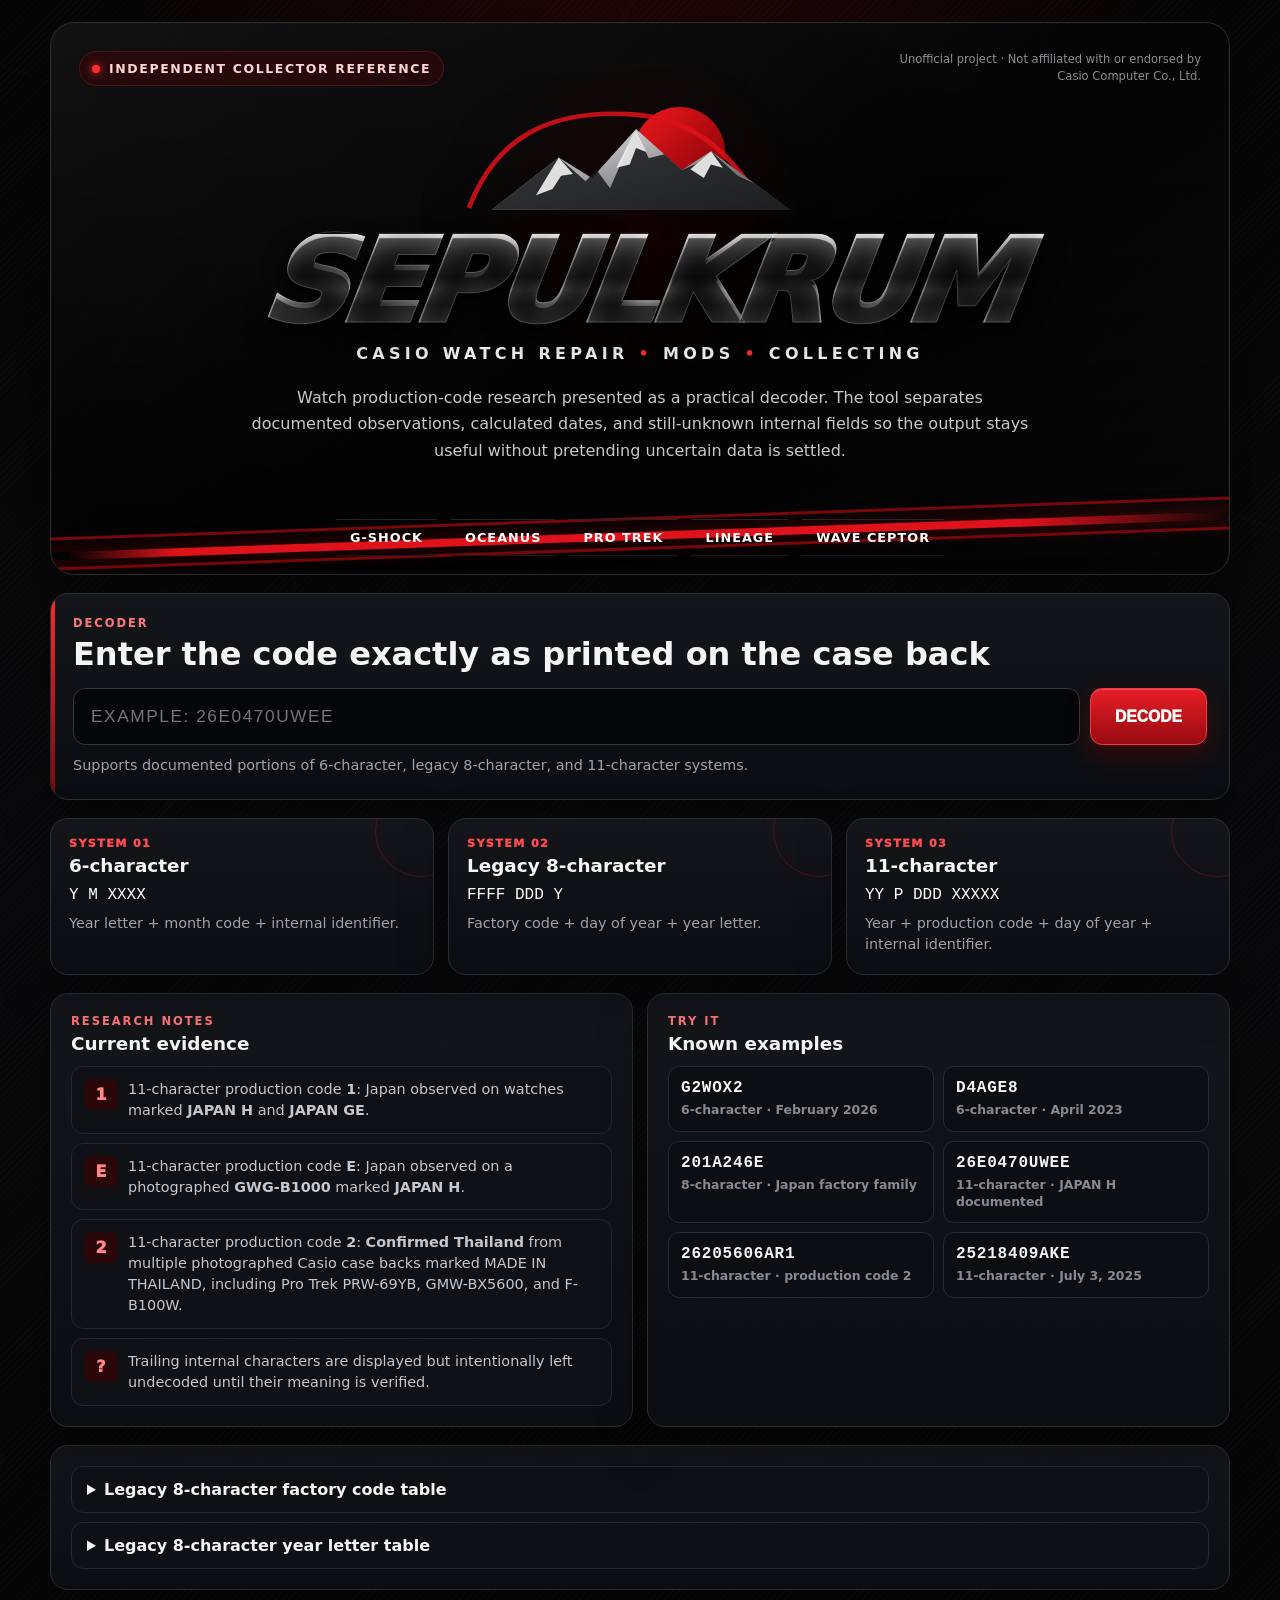
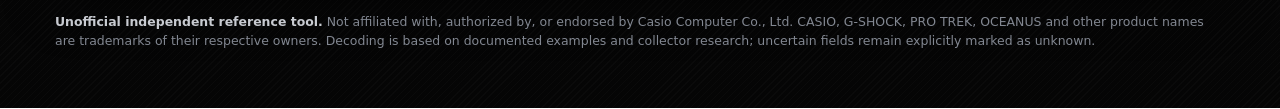
==== index.html @ 680363a7 "Add files via upload" ====
<!DOCTYPE html>
<html lang="en">
<head>
<meta charset="UTF-8">
<meta name="viewport" content="width=device-width, initial-scale=1.0">
<meta name="theme-color" content="#090909">
<title>Sepulkrum Watch Code Decoder</title>
<meta name="description" content="Independent reference tool for decoding Casio watch production and batch codes.">
<style>
:root{
  --bg:#060606;
  --bg2:#0d0d0f;
  --panel:#101114;
  --panel2:#16181d;
  --line:#2b2d33;
  --text:#f4f4f5;
  --muted:#9ca3af;
  --red:#df111a;
  --red2:#ff2a2a;
  --red-dark:#76070b;
  --silver1:#f7f7f7;
  --silver2:#9b9b9b;
  --silver3:#3a3a3a;
  --good:#56d17c;
  --amber:#f2b84b;
}
*{box-sizing:border-box}
html{scroll-behavior:smooth}
body{
  margin:0;
  color:var(--text);
  font-family:Inter,system-ui,-apple-system,BlinkMacSystemFont,"Segoe UI",Roboto,Arial,sans-serif;
  background:
    radial-gradient(circle at 50% -10%, rgba(170,0,0,.22), transparent 28%),
    repeating-linear-gradient(135deg, rgba(255,255,255,.018) 0 1px, transparent 1px 5px),
    linear-gradient(180deg,#050505 0%,#09090b 50%,#050505 100%);
  min-height:100vh;
}
body:before{
  content:"";
  position:fixed; inset:0;
  pointer-events:none;
  opacity:.32;
  background:
    linear-gradient(120deg,transparent 0 35%,rgba(255,255,255,.018) 35% 35.4%,transparent 35.4% 100%),
    linear-gradient(20deg,transparent 0 61%,rgba(255,255,255,.014) 61% 61.3%,transparent 61.3% 100%);
  mix-blend-mode:screen;
}
.wrap{width:min(1180px,calc(100% - 28px));margin:0 auto;padding:22px 0 58px}
.hero{
  position:relative;
  overflow:hidden;
  border:1px solid #2a2a2d;
  border-radius:24px;
  min-height:430px;
  background:
    linear-gradient(180deg,rgba(0,0,0,.14),rgba(0,0,0,.72)),
    radial-gradient(circle at 50% 35%,rgba(205,0,0,.18),transparent 24%),
    linear-gradient(145deg,#151515,#050505 58%,#121212);
  box-shadow:0 24px 70px rgba(0,0,0,.55), inset 0 0 0 1px rgba(255,255,255,.02);
}
.hero:after{
  content:"";
  position:absolute; inset:0;
  pointer-events:none;
  background:repeating-linear-gradient(118deg,transparent 0 22px,rgba(255,255,255,.015) 22px 23px,transparent 23px 48px);
  opacity:.5;
}
.red-sweep{
  position:absolute;
  left:-8%; right:-8%; bottom:34px; height:8px;
  transform:rotate(-2deg);
  background:linear-gradient(90deg,transparent 0 8%,var(--red) 16% 78%,transparent 94%);
  box-shadow:0 0 20px rgba(255,0,0,.35);
}
.red-sweep:before,.red-sweep:after{
  content:"";position:absolute;height:3px;background:var(--red-dark);left:0;right:0;
}
.red-sweep:before{top:-15px}.red-sweep:after{top:15px}
.hero-inner{position:relative;z-index:2;padding:28px 28px 24px}
.topline{display:flex;justify-content:space-between;gap:18px;align-items:flex-start}
.badge{
  display:inline-flex;align-items:center;gap:9px;
  padding:9px 12px;border:1px solid #4d1518;border-radius:999px;
  background:rgba(67,4,7,.45);color:#ffd4d5;font-weight:800;font-size:.78rem;
  text-transform:uppercase;letter-spacing:.13em
}
.badge-dot{width:8px;height:8px;border-radius:50%;background:var(--red2);box-shadow:0 0 10px var(--red2)}
.disclaimer-mini{color:#8c8c93;font-size:.72rem;text-align:right;max-width:320px;line-height:1.45}
.emblem{display:flex;justify-content:center;margin-top:10px}
.emblem svg{width:min(410px,82vw);height:auto;filter:drop-shadow(0 14px 24px rgba(0,0,0,.65))}
.brand-word{
  margin:0 auto;
  text-align:center;
  font-size:clamp(3.1rem,9vw,7.3rem);
  line-height:.85;
  font-weight:1000;
  font-style:italic;
  letter-spacing:-.045em;
  transform:skewX(-8deg);
  background:
    linear-gradient(180deg,#fafafa 0%,#bdbdbd 20%,#6f6f72 44%,#ededed 57%,#8f8f93 72%,#f3f3f3 100%);
  -webkit-background-clip:text;
  background-clip:text;
  color:transparent;
  -webkit-text-stroke:1px rgba(255,255,255,.18);
  text-shadow:0 5px 0 rgba(0,0,0,.6),0 12px 24px rgba(0,0,0,.85);
}
.brand-sub{
  text-align:center;
  margin-top:12px;
  color:#ececec;
  font-size:clamp(.72rem,2.2vw,1rem);
  font-weight:800;
  letter-spacing:.27em;
  text-transform:uppercase
}
.brand-sub .dot{color:var(--red2)}
.hero-copy{
  max-width:780px;
  margin:22px auto 0;
  text-align:center;
  color:#c8c9cc;
  line-height:1.65;
  font-size:1rem
}
.brand-strip{
  position:relative;z-index:3;
  display:flex;justify-content:center;flex-wrap:wrap;gap:10px 14px;
  padding:15px 18px 18px;margin-top:16px
}
.brand-chip{
  border-top:1px solid #24262c;border-bottom:1px solid #18191d;
  padding:10px 14px;color:#b9bbc0;font-weight:900;letter-spacing:.08em;
  text-transform:uppercase;font-size:.8rem
}
.brand-chip strong{color:#fff}
.panel{
  background:linear-gradient(180deg,rgba(21,22,26,.97),rgba(12,13,16,.98));
  border:1px solid var(--line);
  border-radius:18px;
  box-shadow:0 18px 48px rgba(0,0,0,.35);
}
.decoder{
  margin-top:18px;padding:22px;position:relative;overflow:hidden
}
.decoder:before{
  content:"";position:absolute;left:0;top:0;bottom:0;width:4px;
  background:linear-gradient(var(--red2),var(--red-dark))
}
.section-kicker{
  color:#ff767b;font-size:.72rem;font-weight:900;letter-spacing:.17em;
  text-transform:uppercase;margin-bottom:5px
}
h1,h2,h3{margin:0}
.decoder h2{font-size:clamp(1.35rem,4vw,2rem);margin-bottom:15px}
.input-row{display:grid;grid-template-columns:1fr auto;gap:10px}
input{
  width:100%;background:#050608;border:1px solid #34363e;color:white;
  padding:17px;border-radius:12px;font-size:1.08rem;letter-spacing:.09em;text-transform:uppercase;outline:none
}
input:focus{border-color:#9b2529;box-shadow:0 0 0 3px rgba(223,17,26,.14)}
button{
  border:1px solid #fa363d;background:linear-gradient(180deg,#e71d26,#970b11);
  color:#fff;border-radius:12px;padding:0 24px;font-weight:950;font-size:.98rem;cursor:pointer;
  box-shadow:0 8px 22px rgba(150,0,0,.34),inset 0 1px rgba(255,255,255,.2)
}
button:hover{filter:brightness(1.08)}
.hint{margin:10px 0 0;color:var(--muted);font-size:.9rem;line-height:1.5}
.result{display:none;margin-top:16px;padding:22px}
.result.show{display:block}
.result-code{font-size:clamp(1.7rem,6vw,3rem);font-weight:950;letter-spacing:.08em;margin-bottom:10px}
.status{display:inline-block;padding:6px 10px;border-radius:999px;font-size:.78rem;font-weight:900;margin-bottom:14px}
.status.confirmed{background:rgba(86,209,124,.12);color:#a4f2bc;border:1px solid rgba(86,209,124,.32)}
.status.observed{background:rgba(242,184,75,.12);color:#ffd47d;border:1px solid rgba(242,184,75,.32)}
.status.unknown{background:rgba(130,137,150,.15);color:#d8dce4;border:1px solid rgba(130,137,150,.32)}
.data-grid{display:grid;grid-template-columns:repeat(2,minmax(0,1fr));gap:10px}
.item{
  background:linear-gradient(180deg,#15171c,#101116);
  border:1px solid #262930;border-radius:13px;padding:14px
}
.item b{display:block;color:#8f949f;font-size:.75rem;text-transform:uppercase;letter-spacing:.08em;margin-bottom:5px}
.note{margin-top:12px;color:#c1c4ca;line-height:1.55}
.systems{display:grid;grid-template-columns:repeat(3,minmax(0,1fr));gap:14px;margin-top:18px}
.system-card{
  padding:18px;position:relative;overflow:hidden
}
.system-card:after{
  content:"";position:absolute;right:-34px;top:-34px;width:90px;height:90px;border-radius:50%;
  border:1px solid rgba(223,17,26,.28)
}
.system-no{
  color:#ff4b52;font-weight:1000;font-size:.7rem;letter-spacing:.12em;text-transform:uppercase
}
.system-card h3{margin-top:5px;font-size:1.15rem}
.system-format{margin-top:10px;font-family:ui-monospace,SFMono-Regular,Menlo,Consolas,monospace;color:#fff}
.system-card p{color:var(--muted);line-height:1.5;margin:9px 0 0;font-size:.9rem}
.bottom-grid{display:grid;grid-template-columns:1fr 1fr;gap:14px;margin-top:18px}
.content-panel{padding:20px}
.content-panel h2{font-size:1.15rem;margin-bottom:12px}
.evidence-grid{display:grid;gap:9px}
.evidence{
  display:grid;grid-template-columns:auto 1fr;gap:10px;align-items:start;
  padding:12px;border:1px solid #24272d;border-radius:12px;background:#0f1115
}
.evidence-tag{
  min-width:34px;text-align:center;padding:6px;border-radius:8px;
  background:#2a0709;color:#ff8589;font-weight:1000
}
.evidence p{margin:0;color:#c4c7cd;line-height:1.45;font-size:.9rem}
.examples{display:grid;grid-template-columns:repeat(2,minmax(0,1fr));gap:9px}
.example{
  border:1px solid #272a31;background:#0c0e12;border-radius:11px;padding:12px;cursor:pointer;
  font-family:ui-monospace,SFMono-Regular,Menlo,Consolas,monospace;font-weight:900;letter-spacing:.05em
}
.example:hover{border-color:#6e171a}
.example span{display:block;margin-top:5px;color:#858a94;font:600 .78rem/1.35 Inter,system-ui,sans-serif;letter-spacing:0}
.tables{margin-top:18px;padding:20px}
details{border:1px solid #262930;background:#0e1014;border-radius:12px;padding:13px 15px}
details+details{margin-top:9px}
summary{cursor:pointer;font-weight:850}
table{width:100%;border-collapse:collapse;margin-top:10px;font-size:.9rem}
th,td{padding:9px;border-bottom:1px solid #23262d;text-align:left}
th{color:#8f949e;text-transform:uppercase;font-size:.72rem;letter-spacing:.06em}
code{background:#090b0e;border:1px solid #292c33;color:#fff;padding:2px 6px;border-radius:6px}
footer{padding:22px 5px 0;color:#828791;font-size:.78rem;line-height:1.55}
footer strong{color:#c8cbd1}
@media(max-width:880px){
  .systems,.bottom-grid,.data-grid{grid-template-columns:1fr}
  .topline{flex-direction:column}
  .disclaimer-mini{text-align:left}
}
@media(max-width:620px){
  .wrap{width:min(1180px,calc(100% - 16px));padding-top:10px}
  .hero-inner{padding:18px 14px 16px}
  .hero{border-radius:18px;min-height:0}
  .brand-word{font-size:clamp(2.75rem,15vw,5rem)}
  .brand-sub{letter-spacing:.14em}
  .input-row{grid-template-columns:1fr}
  button{padding:14px 18px}
  .decoder,.result,.content-panel,.tables{padding:16px}
  .brand-strip{gap:2px 6px;padding-bottom:10px}
  .brand-chip{font-size:.68rem;padding:8px 10px}
  .examples{grid-template-columns:1fr}
}
</style>
</head>
<body>
<main class="wrap">

<section class="hero">
  <div class="hero-inner">
    <div class="topline">
      <div class="badge"><span class="badge-dot"></span> Independent collector reference</div>
      <div class="disclaimer-mini">Unofficial project · Not affiliated with or endorsed by Casio Computer Co., Ltd.</div>
    </div>

    <div class="emblem" aria-hidden="true">
      <svg viewBox="0 0 520 175" role="img">
        <defs>
          <linearGradient id="mount" x1="0" y1="0" x2="1" y2="1">
            <stop offset="0" stop-color="#f5f5f5"/>
            <stop offset=".48" stop-color="#9c9c9f"/>
            <stop offset="1" stop-color="#404044"/>
          </linearGradient>
          <linearGradient id="sun" x1="0" y1="0" x2="1" y2="1">
            <stop offset="0" stop-color="#ff1a1f"/>
            <stop offset="1" stop-color="#7d0004"/>
          </linearGradient>
        </defs>
        <circle cx="310" cy="72" r="58" fill="url(#sun)" opacity=".95"/>
        <path d="M43 142 C78 50 148 18 244 23 C323 26 374 67 417 142" fill="none" stroke="#df111a" stroke-width="6" opacity=".85"/>
        <path d="M72 144 L157 78 L199 104 L255 42 L313 94 L350 70 L450 144 Z" fill="url(#mount)"/>
        <path d="M157 78 L191 108 L205 94 L222 117 L255 42 L271 79 L291 74 L313 94 L332 86 L350 70 L384 101 L405 111 L450 144 L72 144 Z" fill="#18191c" opacity=".85"/>
        <path d="M128 126 L157 78 L175 99 L160 101 L149 118 Z M230 91 L255 42 L268 71 L255 66 L247 87 Z M324 93 L350 70 L365 91 L350 87 L341 104 Z" fill="#f2f2f2" opacity=".9"/>
      </svg>
    </div>

    <div class="brand-word">SEPULKRUM</div>
    <div class="brand-sub">CASIO WATCH REPAIR <span class="dot">•</span> MODS <span class="dot">•</span> COLLECTING</div>
    <p class="hero-copy">
      Watch production-code research presented as a practical decoder. The tool separates documented observations,
      calculated dates, and still-unknown internal fields so the output stays useful without pretending uncertain data is settled.
    </p>
  </div>

  <div class="brand-strip">
    <div class="brand-chip"><strong>G-SHOCK</strong></div>
    <div class="brand-chip"><strong>OCEANUS</strong></div>
    <div class="brand-chip"><strong>PRO TREK</strong></div>
    <div class="brand-chip"><strong>LINEAGE</strong></div>
    <div class="brand-chip"><strong>WAVE CEPTOR</strong></div>
  </div>
  <div class="red-sweep"></div>
</section>

<section class="panel decoder">
  <div class="section-kicker">Decoder</div>
  <h2>Enter the code exactly as printed on the case back</h2>
  <div class="input-row">
    <input id="codeInput" autocomplete="off" placeholder="Example: 26E0470UWEE" maxlength="24">
    <button id="decodeBtn">DECODE</button>
  </div>
  <p class="hint">Supports documented portions of 6-character, legacy 8-character, and 11-character systems.</p>
</section>

<section id="result" class="panel result" aria-live="polite">
  <div id="resultCode" class="result-code"></div>
  <div id="resultStatus"></div>
  <div id="resultGrid" class="data-grid"></div>
  <div id="resultNote" class="note"></div>
</section>

<section class="systems">
  <article class="panel system-card">
    <div class="system-no">System 01</div>
    <h3>6-character</h3>
    <div class="system-format">Y M XXXX</div>
    <p>Year letter + month code + internal identifier.</p>
  </article>
  <article class="panel system-card">
    <div class="system-no">System 02</div>
    <h3>Legacy 8-character</h3>
    <div class="system-format">FFFF DDD Y</div>
    <p>Factory code + day of year + year letter.</p>
  </article>
  <article class="panel system-card">
    <div class="system-no">System 03</div>
    <h3>11-character</h3>
    <div class="system-format">YY P DDD XXXXX</div>
    <p>Year + production code + day of year + internal identifier.</p>
  </article>
</section>

<section class="bottom-grid">
  <section class="panel content-panel">
    <div class="section-kicker">Research notes</div>
    <h2>Current evidence</h2>
    <div class="evidence-grid">
      <div class="evidence"><div class="evidence-tag">1</div><p>11-character production code <strong>1</strong>: Japan observed on watches marked <strong>JAPAN H</strong> and <strong>JAPAN GE</strong>.</p></div>
      <div class="evidence"><div class="evidence-tag">E</div><p>11-character production code <strong>E</strong>: Japan observed on a photographed <strong>GWG-B1000</strong> marked <strong>JAPAN H</strong>.</p></div>
      <div class="evidence"><div class="evidence-tag">2</div><p>11-character production code <strong>2</strong>: <strong>Confirmed Thailand</strong> from multiple photographed Casio case backs marked MADE IN THAILAND, including Pro Trek PRW-69YB, GMW-BX5600, and F-B100W.</p></div>
      <div class="evidence"><div class="evidence-tag">?</div><p>Trailing internal characters are displayed but intentionally left undecoded until their meaning is verified.</p></div>
    </div>
  </section>

  <section class="panel content-panel">
    <div class="section-kicker">Try it</div>
    <h2>Known examples</h2>
    <div class="examples">
      <div class="example" data-code="G2WOX2">G2WOX2<span>6-character · February 2026</span></div>
      <div class="example" data-code="D4AGE8">D4AGE8<span>6-character · April 2023</span></div>
      <div class="example" data-code="201A246E">201A246E<span>8-character · Japan factory family</span></div>
      <div class="example" data-code="26E0470UWEE">26E0470UWEE<span>11-character · JAPAN H documented</span></div>
      <div class="example" data-code="26205606AR1">26205606AR1<span>11-character · production code 2</span></div>
      <div class="example" data-code="25218409AKE">25218409AKE<span>11-character · July 3, 2025</span></div>
    </div>
  </section>
</section>

<section class="panel tables">
  <details>
    <summary>Legacy 8-character factory code table</summary>
    <table>
      <thead><tr><th>Factory code</th><th>Observed country</th></tr></thead>
      <tbody id="factoryTableBody"></tbody>
    </table>
  </details>
  <details>
    <summary>Legacy 8-character year letter table</summary>
    <table>
      <thead><tr><th>Year letter</th><th>Possible years</th></tr></thead>
      <tbody id="yearTableBody"></tbody>
    </table>
  </details>
</section>

<footer>
  <strong>Unofficial independent reference tool.</strong>
  Not affiliated with, authorized by, or endorsed by Casio Computer Co., Ltd.
  CASIO, G-SHOCK, PRO TREK, OCEANUS and other product names are trademarks of their respective owners.
  Decoding is based on documented examples and collector research; uncertain fields remain explicitly marked as unknown.
</footer>

</main>

<script>
const year6={
  A:2020,B:2021,C:2022,D:2023,E:2024,F:2025,G:2026
};

const month6={
  "1":"January","2":"February","3":"March","4":"April","5":"May","6":"June",
  "7":"July","8":"August","9":"September","0":"October","A":"November","B":"December"
};

const production11={
  "1":{text:"Japan",confidence:"Observed",detail:"Observed with JAPAN H and JAPAN GE case-back markings."},
  "E":{text:"Japan",confidence:"Observed",detail:"Observed on a photographed GWG-B1000 marked JAPAN H."},
  "2":{text:"Thailand",confidence:"Confirmed",detail:"Confirmed by multiple photographed Casio case backs marked MADE IN THAILAND, including Pro Trek PRW-69YB, GMW-BX5600, and F-B100W."}
};

const legacyFactories={
  "001A":"Japan","001B":"Japan","001C":"Japan","001D":"Japan",
  "002A":"Thailand",
  "003A":"China","004A":"China","006A":"China",
  "201A":"Japan","201B":"Japan","201C":"Japan","201D":"Japan","201E":"Japan",
  "202A":"Thailand","204A":"China",
  "211B":"Japan","212A":"Thailand",
  "221B":"Japan","221C":"Japan","221D":"Japan","222A":"Thailand",
  "302A":"Thailand","304Y":"China",
  "G11A":"Japan","G21D":"Japan"
};

const legacyYears={
  "A":[2001,2011,2021],
  "B":[2002,2012,2022],
  "C":[2003,2013,2023],
  "D":[2004,2014,2024],
  "E":[2005,2015,2025],
  "F":[2006,2016],
  "G":[2007,2017],
  "H":[2008,2018],
  "I":[2009,2019],
  "J":[2010,2020]
};

function field(label,value){return `<div class="item"><b>${label}</b>${value}</div>`}

function dayOfYearToDate(year,day){
  const max=((year%4===0&&year%100!==0)||year%400===0)?366:365;
  if(day<1||day>max)return null;
  const d=new Date(Date.UTC(year,0,day));
  return d.toLocaleDateString("en-US",{timeZone:"UTC",year:"numeric",month:"long",day:"numeric"});
}

function showResult(code,items,statusClass,statusText,note){
  document.getElementById("resultCode").textContent=code;
  document.getElementById("resultGrid").innerHTML=items.join("");
  document.getElementById("resultStatus").innerHTML=`<span class="status ${statusClass}">${statusText}</span>`;
  document.getElementById("resultNote").textContent=note||"";
  document.getElementById("result").classList.add("show");
  document.getElementById("result").scrollIntoView({behavior:"smooth",block:"start"});
}

function decode6(code){
  const y=code[0],m=code[1],internal=code.slice(2),year=year6[y],month=month6[m];
  if(!year||!month){
    showResult(code,[
      field("Format","6-character production code"),
      field("Year code",`${y} — not verified in current dataset`),
      field("Month code",`${m} — not verified in current dataset`),
      field("Internal code",internal)
    ],"unknown","Partially decoded","The code shape is recognized, but one or more values are not yet verified.");
    return;
  }
  showResult(code,[
    field("Format","6-character production code"),
    field("Year",`${y} = ${year}`),
    field("Month",`${m} = ${month}`),
    field("Production date",`${month} ${year}`),
    field("Internal code",`${internal} — meaning not yet decoded`)
  ],"confirmed","Verified format fields","The final four characters are intentionally left unexplained until verified.");
}

function decode8(code){
  const factory=code.slice(0,4);
  const dayStr=code.slice(4,7);
  const yearLetter=code[7];
  const day=parseInt(dayStr,10);
  const country=legacyFactories[factory];
  const years=legacyYears[yearLetter]||[];

  const possibleDates=years.map(y=>{
    const date=dayOfYearToDate(y,day);
    return date||`${y} — invalid day ${dayStr}`;
  }).join("<br>");

  showResult(code,[
    field("Format","Legacy 8-character code"),
    field("Factory code",`${factory}${country?` = ${country}`:" = unknown"}`),
    field("Day of year",dayStr),
    field("Year letter",`${yearLetter}${years.length?` = ${years.join(" / ")}`:" = unknown"}`),
    field("Possible production dates",possibleDates||"Year mapping not yet available")
  ],country?"observed":"unknown",
    country?"Legacy format recognized":"Legacy factory code unknown",
    "The final year letter does not identify the decade by itself. Use the model and production era to choose the correct year."
  );
}

function decode11(code){
  const yy=parseInt(code.slice(0,2),10);
  const year=2000+yy;
  const p=code[2];
  const dayStr=code.slice(3,6);
  const day=parseInt(dayStr,10);
  const internal=code.slice(6);
  const date=dayOfYearToDate(year,day);
  const prod=production11[p];

  const items=[
    field("Format","11-character production code"),
    field("Year",`${code.slice(0,2)} = ${year}`),
    field("Production code",`${p} = ${prod?prod.text:"Unknown"}`),
    field("Day of year",`${dayStr}${date?` = ${date}`:" — invalid day number"}`),
    field("Internal code",`${internal} — meaning not yet decoded`)
  ];
  if(prod)items.push(field("Evidence",prod.detail));

  showResult(code,items,prod?(prod.confidence==="Confirmed"?"confirmed":"observed"):"unknown",
    prod?prod.confidence:"Production code unknown",
    prod
      ?"The production-code interpretation is based on documented examples, not an official Casio decoding guide."
      :"The date portion can be decoded, but this production-code character is not yet identified in the current evidence database."
  );
}

function decode(){
  const input=document.getElementById("codeInput");
  const code=input.value.trim().toUpperCase().replace(/\s+/g,"");
  input.value=code;

  if(!code){
    showResult("No code entered",[],"unknown","Enter a code","Type the complete case-back code exactly as printed.");
    return;
  }

  if(/^[A-Z][0-9AB][A-Z0-9]{4}$/.test(code)){decode6(code);return}
  if(/^[A-Z0-9]{4}\d{3}[A-J]$/.test(code)){decode8(code);return}
  if(/^\d{2}[A-Z0-9]\d{3}[A-Z0-9]{5}$/.test(code)){decode11(code);return}

  showResult(code,[field("Status","Unrecognized code format")],"unknown","Not recognized",
    "Check the code exactly as printed on the case back. Do not add spaces or punctuation.");
}

document.getElementById("decodeBtn").addEventListener("click",decode);
document.getElementById("codeInput").addEventListener("keydown",e=>{if(e.key==="Enter")decode()});
document.querySelectorAll(".example").forEach(el=>{
  el.addEventListener("click",()=>{
    document.getElementById("codeInput").value=el.dataset.code;
    decode();
  });
});

const factoryBody=document.getElementById("factoryTableBody");
Object.entries(legacyFactories).forEach(([code,country])=>{
  const tr=document.createElement("tr");
  tr.innerHTML=`<td><code>${code}</code></td><td>${country}</td>`;
  factoryBody.appendChild(tr);
});

const yearBody=document.getElementById("yearTableBody");
Object.entries(legacyYears).forEach(([letter,years])=>{
  const tr=document.createElement("tr");
  tr.innerHTML=`<td><code>${letter}</code></td><td>${years.join(" / ")}</td>`;
  yearBody.appendChild(tr);
});
</script>
</body>
</html>
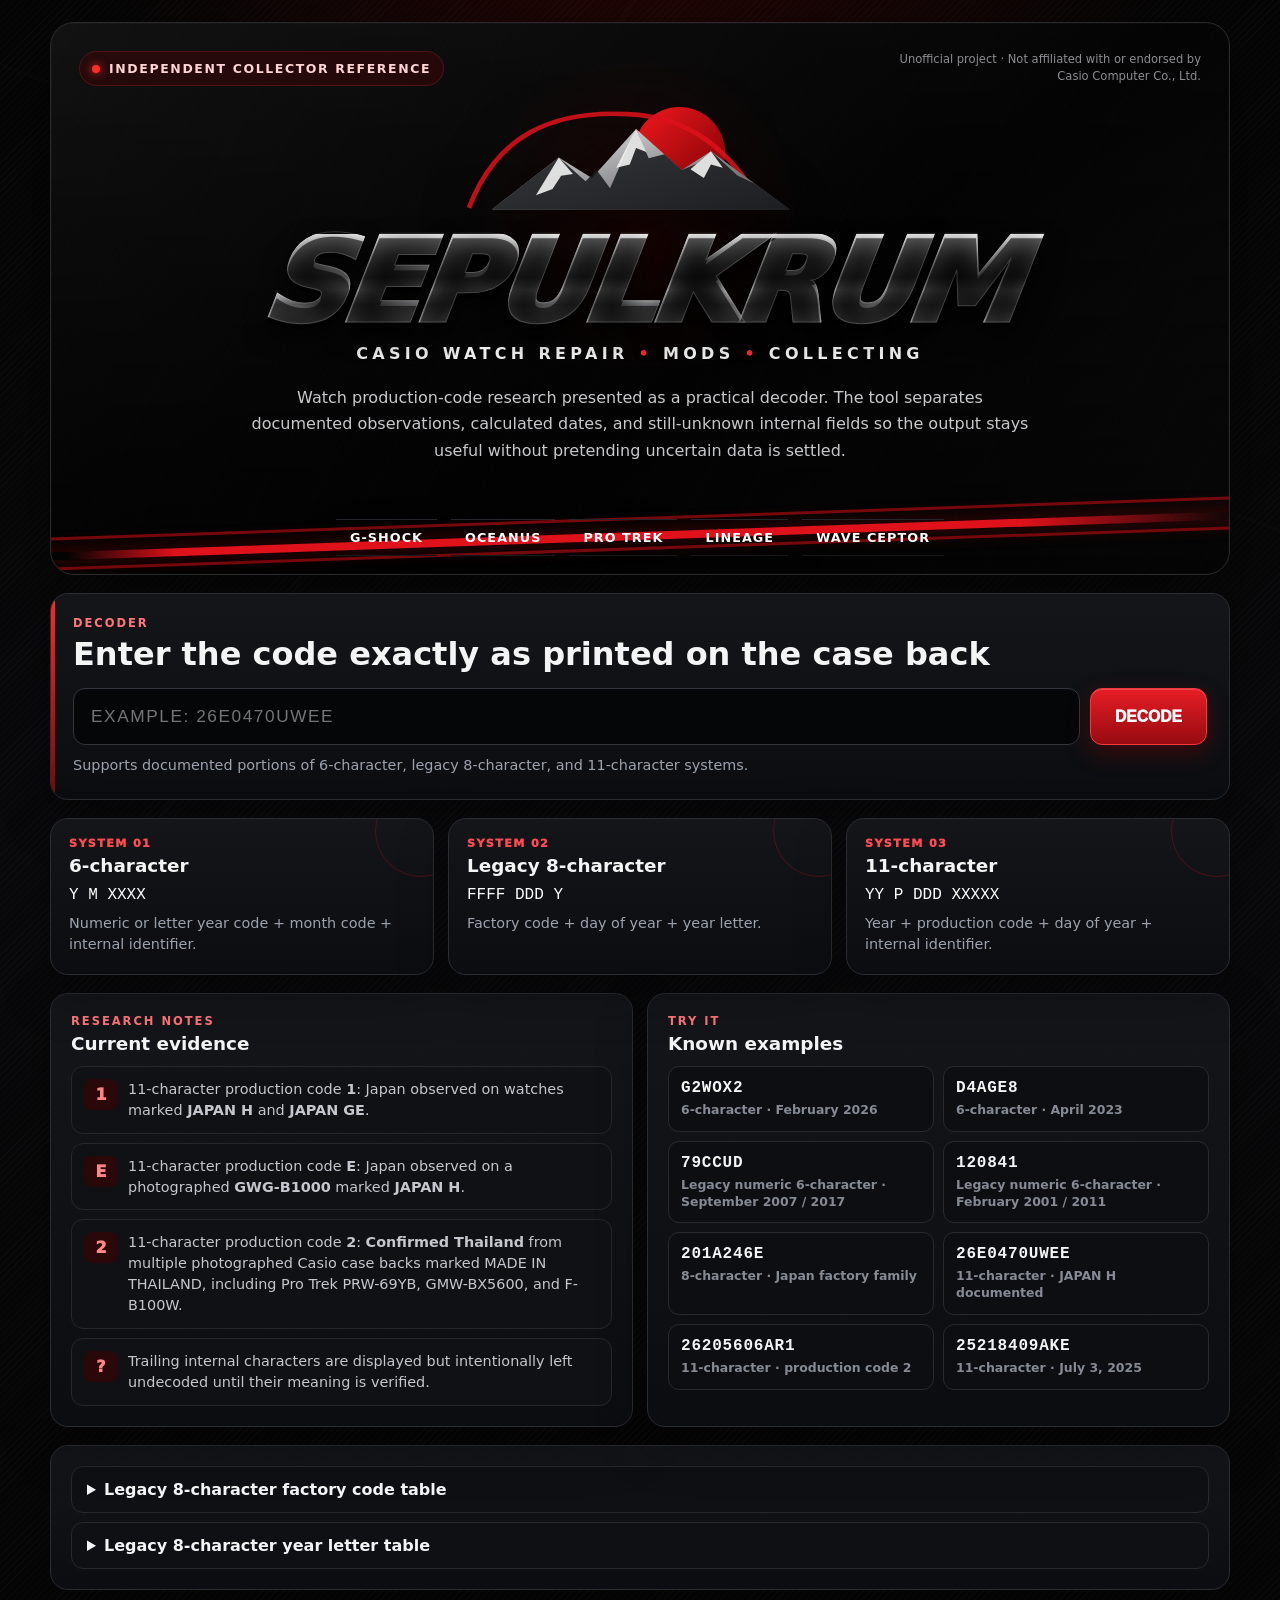
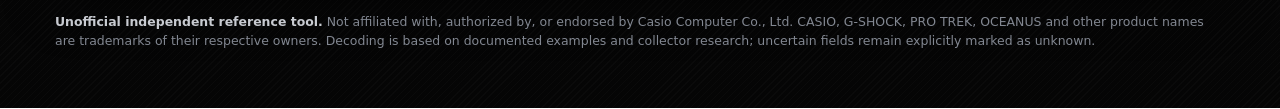
==== commit e3695753: "Add files via upload" ====
--- a/index.html
+++ b/index.html
@@ -317,7 +317,7 @@
     <div class="system-no">System 01</div>
     <h3>6-character</h3>
     <div class="system-format">Y M XXXX</div>
-    <p>Year letter + month code + internal identifier.</p>
+    <p>Numeric or letter year code + month code + internal identifier.</p>
   </article>
   <article class="panel system-card">
     <div class="system-no">System 02</div>
@@ -351,6 +351,8 @@
     <div class="examples">
       <div class="example" data-code="G2WOX2">G2WOX2<span>6-character · February 2026</span></div>
       <div class="example" data-code="D4AGE8">D4AGE8<span>6-character · April 2023</span></div>
+      <div class="example" data-code="79CCUD">79CCUD<span>Legacy numeric 6-character · September 2007 / 2017</span></div>
+      <div class="example" data-code="120841">120841<span>Legacy numeric 6-character · February 2001 / 2011</span></div>
       <div class="example" data-code="201A246E">201A246E<span>8-character · Japan factory family</span></div>
       <div class="example" data-code="26E0470UWEE">26E0470UWEE<span>11-character · JAPAN H documented</span></div>
       <div class="example" data-code="26205606AR1">26205606AR1<span>11-character · production code 2</span></div>
@@ -369,8 +371,9 @@
   </details>
   <details>
     <summary>Legacy 8-character year letter table</summary>
+    <p class="note">The legacy 8-character final letter follows the same 10-year cycle value as the first digit of the older numeric 6-character system: J↔0, A↔1, B↔2, C↔3, D↔4, E↔5, F↔6, G↔7, H↔8, I↔9.</p>
     <table>
-      <thead><tr><th>Year letter</th><th>Possible years</th></tr></thead>
+      <thead><tr><th>8-character year letter</th><th>Matching numeric 6-character digit</th><th>Possible years</th></tr></thead>
       <tbody id="yearTableBody"></tbody>
     </table>
   </details>
@@ -386,8 +389,21 @@
 </main>
 
 <script>
-const year6={
+const year6Alpha={
   A:2020,B:2021,C:2022,D:2023,E:2024,F:2025,G:2026
+};
+
+const year6Numeric={
+  "0":[2000,2010],
+  "1":[2001,2011],
+  "2":[2002,2012],
+  "3":[2003,2013],
+  "4":[2004,2014],
+  "5":[2005,2015],
+  "6":[2006,2016],
+  "7":[2007,2017],
+  "8":[2008,2018],
+  "9":[2009,2019]
 };
 
 const month6={
@@ -414,6 +430,7 @@
 };
 
 const legacyYears={
+  "J":[2000,2010,2020],
   "A":[2001,2011,2021],
   "B":[2002,2012,2022],
   "C":[2003,2013,2023],
@@ -422,8 +439,12 @@
   "F":[2006,2016],
   "G":[2007,2017],
   "H":[2008,2018],
-  "I":[2009,2019],
-  "J":[2010,2020]
+  "I":[2009,2019]
+};
+
+const legacyYearToNumericDigit={
+  "J":"0","A":"1","B":"2","C":"3","D":"4",
+  "E":"5","F":"6","G":"7","H":"8","I":"9"
 };
 
 function field(label,value){return `<div class="item"><b>${label}</b>${value}</div>`}
@@ -445,7 +466,33 @@
 }
 
 function decode6(code){
-  const y=code[0],m=code[1],internal=code.slice(2),year=year6[y],month=month6[m];
+  const y=code[0],m=code[1],internal=code.slice(2),month=month6[m];
+
+  if(/^\d$/.test(y)){
+    const years=year6Numeric[y]||[];
+    if(!month||!years.length){
+      showResult(code,[
+        field("Format","Legacy numeric 6-character code"),
+        field("Year digit",`${y} — not verified in current dataset`),
+        field("Month code",`${m} — not verified in current dataset`),
+        field("Internal code",internal)
+      ],"unknown","Partially decoded","The code shape is recognized, but one or more values are not yet verified.");
+      return;
+    }
+
+    const possibleMonths=years.map(year=>`${month} ${year}`).join("<br>");
+    showResult(code,[
+      field("Format","Legacy numeric 6-character code"),
+      field("Year digit",`${y} = ${years.join(" / ")}`),
+      field("Month",`${m} = ${month}`),
+      field("Possible production dates",possibleMonths),
+      field("Internal code",`${internal} — meaning not yet decoded`)
+    ],"observed","Legacy numeric format recognized",
+      "The first digit follows a 10-year cycle. Use the watch model and production era to choose the correct decade.");
+    return;
+  }
+
+  const year=year6Alpha[y];
   if(!year||!month){
     showResult(code,[
       field("Format","6-character production code"),
@@ -455,6 +502,7 @@
     ],"unknown","Partially decoded","The code shape is recognized, but one or more values are not yet verified.");
     return;
   }
+
   showResult(code,[
     field("Format","6-character production code"),
     field("Year",`${y} = ${year}`),
@@ -463,7 +511,6 @@
     field("Internal code",`${internal} — meaning not yet decoded`)
   ],"confirmed","Verified format fields","The final four characters are intentionally left unexplained until verified.");
 }
-
 function decode8(code){
   const factory=code.slice(0,4);
   const dayStr=code.slice(4,7);
@@ -471,6 +518,7 @@
   const day=parseInt(dayStr,10);
   const country=legacyFactories[factory];
   const years=legacyYears[yearLetter]||[];
+  const matchingDigit=legacyYearToNumericDigit[yearLetter];
 
   const possibleDates=years.map(y=>{
     const date=dayOfYearToDate(y,day);
@@ -482,6 +530,7 @@
     field("Factory code",`${factory}${country?` = ${country}`:" = unknown"}`),
     field("Day of year",dayStr),
     field("Year letter",`${yearLetter}${years.length?` = ${years.join(" / ")}`:" = unknown"}`),
+    field("Matching numeric 6-character year digit",matchingDigit?`${yearLetter} ↔ ${matchingDigit}`:"Unknown"),
     field("Possible production dates",possibleDates||"Year mapping not yet available")
   ],country?"observed":"unknown",
     country?"Legacy format recognized":"Legacy factory code unknown",
@@ -527,6 +576,7 @@
   }
 
   if(/^[A-Z][0-9AB][A-Z0-9]{4}$/.test(code)){decode6(code);return}
+  if(/^[0-9][0-9AB][A-Z0-9]{4}$/.test(code)){decode6(code);return}
   if(/^[A-Z0-9]{4}\d{3}[A-J]$/.test(code)){decode8(code);return}
   if(/^\d{2}[A-Z0-9]\d{3}[A-Z0-9]{5}$/.test(code)){decode11(code);return}
 
@@ -553,7 +603,7 @@
 const yearBody=document.getElementById("yearTableBody");
 Object.entries(legacyYears).forEach(([letter,years])=>{
   const tr=document.createElement("tr");
-  tr.innerHTML=`<td><code>${letter}</code></td><td>${years.join(" / ")}</td>`;
+  tr.innerHTML=`<td><code>${letter}</code></td><td><code>${legacyYearToNumericDigit[letter]||"?"}</code></td><td>${years.join(" / ")}</td>`;
   yearBody.appendChild(tr);
 });
 </script>
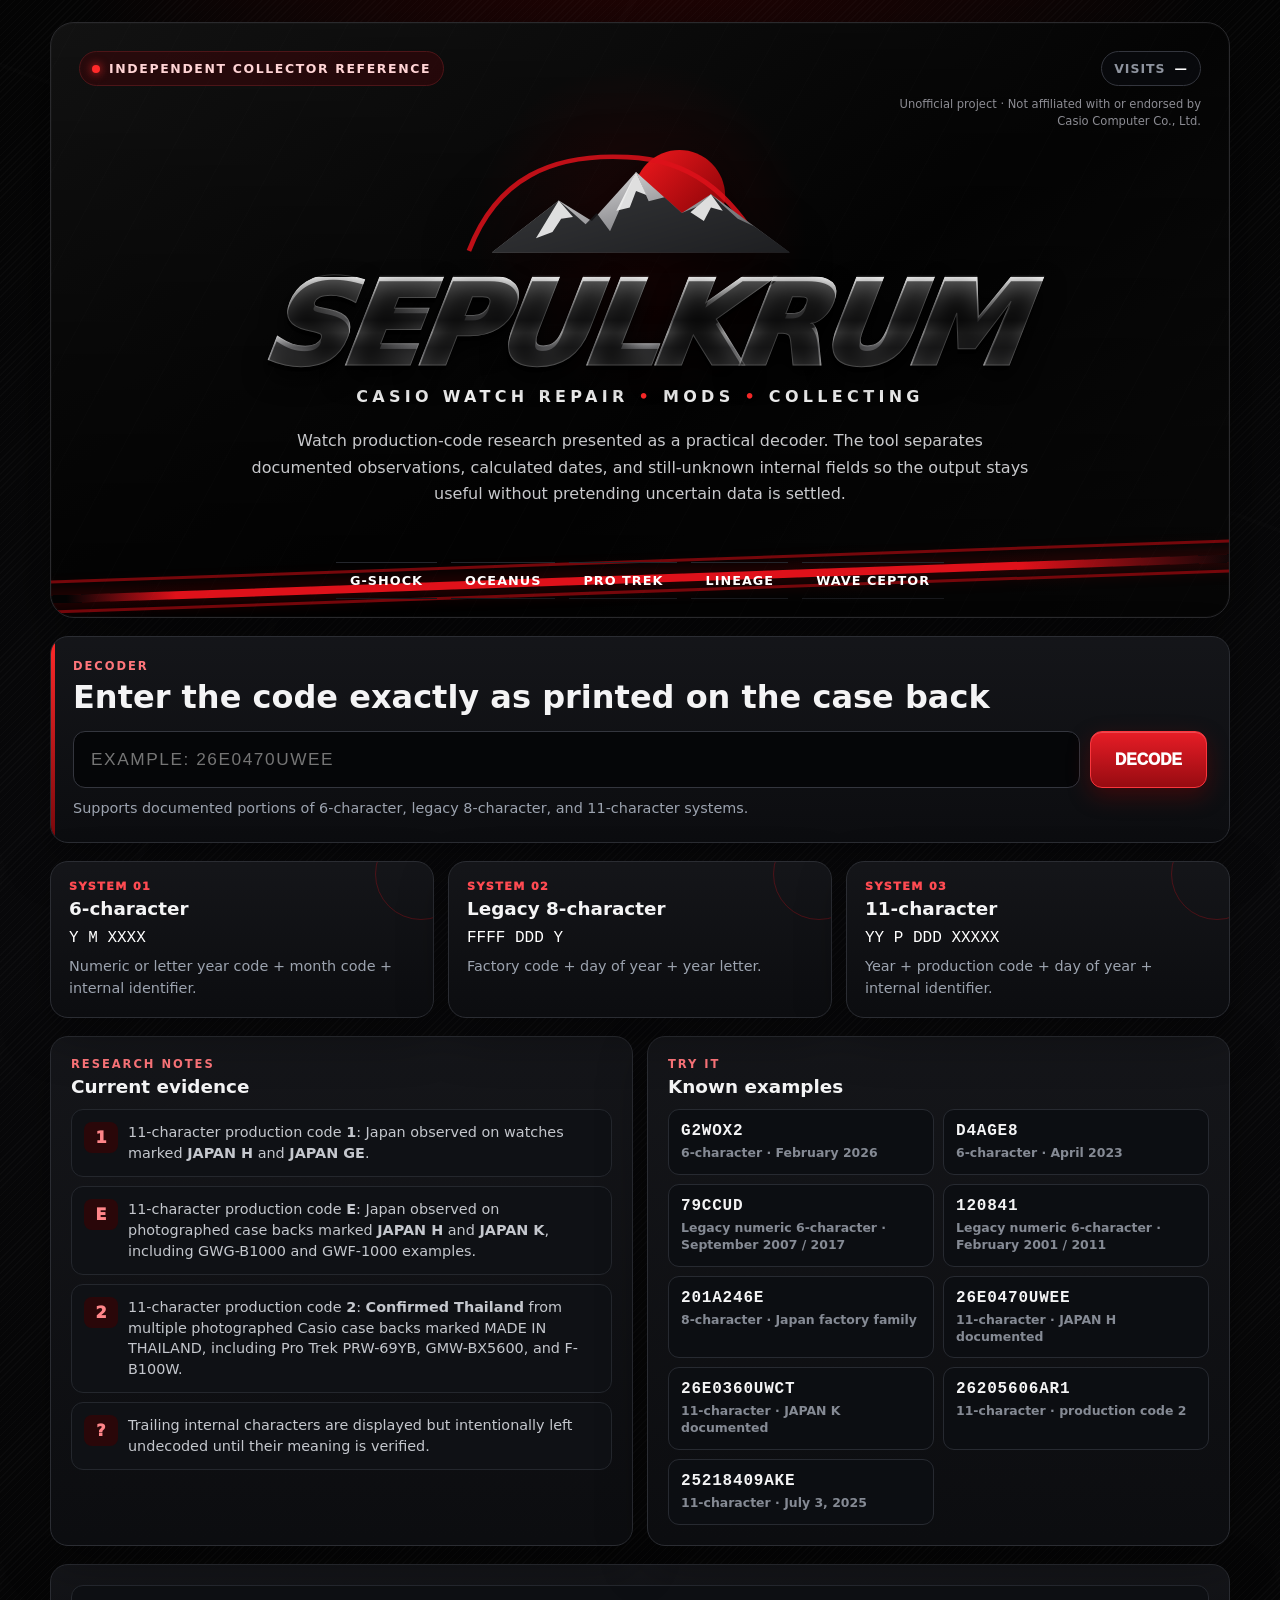
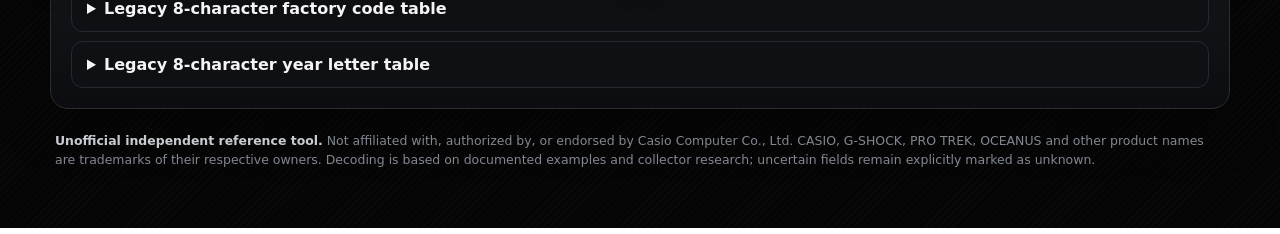
==== commit 42329a55: "Add files via upload" ====
--- a/index.html
+++ b/index.html
@@ -80,6 +80,7 @@
 .red-sweep:before{top:-15px}.red-sweep:after{top:15px}
 .hero-inner{position:relative;z-index:2;padding:28px 28px 24px}
 .topline{display:flex;justify-content:space-between;gap:18px;align-items:flex-start}
+.topline-right{display:flex;align-items:flex-end;gap:10px;flex-direction:column}
 .badge{
   display:inline-flex;align-items:center;gap:9px;
   padding:9px 12px;border:1px solid #4d1518;border-radius:999px;
@@ -88,6 +89,8 @@
 }
 .badge-dot{width:8px;height:8px;border-radius:50%;background:var(--red2);box-shadow:0 0 10px var(--red2)}
 .disclaimer-mini{color:#8c8c93;font-size:.72rem;text-align:right;max-width:320px;line-height:1.45}
+.visit-badge{display:inline-flex;align-items:center;gap:9px;padding:9px 12px;border:1px solid #34363e;border-radius:999px;background:rgba(10,12,16,.72);color:#d7d9de;font-weight:800;font-size:.78rem;letter-spacing:.08em;text-transform:uppercase;white-space:nowrap}
+.visit-badge .visit-label{color:#8f949f}.visit-badge .visit-number{color:#fff;font-variant-numeric:tabular-nums}
 .emblem{display:flex;justify-content:center;margin-top:10px}
 .emblem svg{width:min(410px,82vw);height:auto;filter:drop-shadow(0 14px 24px rgba(0,0,0,.65))}
 .brand-word{
@@ -229,6 +232,7 @@
 @media(max-width:880px){
   .systems,.bottom-grid,.data-grid{grid-template-columns:1fr}
   .topline{flex-direction:column}
+  .topline-right{align-items:flex-start}
   .disclaimer-mini{text-align:left}
 }
 @media(max-width:620px){
@@ -253,7 +257,10 @@
   <div class="hero-inner">
     <div class="topline">
       <div class="badge"><span class="badge-dot"></span> Independent collector reference</div>
-      <div class="disclaimer-mini">Unofficial project · Not affiliated with or endorsed by Casio Computer Co., Ltd.</div>
+      <div class="topline-right">
+        <div class="visit-badge" title="Total decoder visits"><span class="visit-label">Visits</span><span class="visit-number" id="visitCount">—</span></div>
+        <div class="disclaimer-mini">Unofficial project · Not affiliated with or endorsed by Casio Computer Co., Ltd.</div>
+      </div>
     </div>
 
     <div class="emblem" aria-hidden="true">
@@ -339,7 +346,7 @@
     <h2>Current evidence</h2>
     <div class="evidence-grid">
       <div class="evidence"><div class="evidence-tag">1</div><p>11-character production code <strong>1</strong>: Japan observed on watches marked <strong>JAPAN H</strong> and <strong>JAPAN GE</strong>.</p></div>
-      <div class="evidence"><div class="evidence-tag">E</div><p>11-character production code <strong>E</strong>: Japan observed on a photographed <strong>GWG-B1000</strong> marked <strong>JAPAN H</strong>.</p></div>
+      <div class="evidence"><div class="evidence-tag">E</div><p>11-character production code <strong>E</strong>: Japan observed on photographed case backs marked <strong>JAPAN H</strong> and <strong>JAPAN K</strong>, including GWG-B1000 and GWF-1000 examples.</p></div>
       <div class="evidence"><div class="evidence-tag">2</div><p>11-character production code <strong>2</strong>: <strong>Confirmed Thailand</strong> from multiple photographed Casio case backs marked MADE IN THAILAND, including Pro Trek PRW-69YB, GMW-BX5600, and F-B100W.</p></div>
       <div class="evidence"><div class="evidence-tag">?</div><p>Trailing internal characters are displayed but intentionally left undecoded until their meaning is verified.</p></div>
     </div>
@@ -355,6 +362,7 @@
       <div class="example" data-code="120841">120841<span>Legacy numeric 6-character · February 2001 / 2011</span></div>
       <div class="example" data-code="201A246E">201A246E<span>8-character · Japan factory family</span></div>
       <div class="example" data-code="26E0470UWEE">26E0470UWEE<span>11-character · JAPAN H documented</span></div>
+      <div class="example" data-code="26E0360UWCT">26E0360UWCT<span>11-character · JAPAN K documented</span></div>
       <div class="example" data-code="26205606AR1">26205606AR1<span>11-character · production code 2</span></div>
       <div class="example" data-code="25218409AKE">25218409AKE<span>11-character · July 3, 2025</span></div>
     </div>
@@ -413,7 +421,7 @@
 
 const production11={
   "1":{text:"Japan",confidence:"Observed",detail:"Observed with JAPAN H and JAPAN GE case-back markings."},
-  "E":{text:"Japan",confidence:"Observed",detail:"Observed on a photographed GWG-B1000 marked JAPAN H."},
+  "E":{text:"Japan",confidence:"Observed",detail:"Observed on photographed Japan case backs marked JAPAN H and JAPAN K, including GWG-B1000 and GWF-1000 examples."},
   "2":{text:"Thailand",confidence:"Confirmed",detail:"Confirmed by multiple photographed Casio case backs marked MADE IN THAILAND, including Pro Trek PRW-69YB, GMW-BX5600, and F-B100W."}
 };
 
@@ -607,5 +615,19 @@
   yearBody.appendChild(tr);
 });
 </script>
+
+<script data-goatcounter="https://sepulkrumdecoder.goatcounter.com/count"
+        async src="https://gc.zgo.at/count.js"></script>
+<script>
+(function(){
+  const target=document.getElementById("visitCount");
+  if(!target)return;
+  fetch("https://sepulkrumdecoder.goatcounter.com/counter/TOTAL.json", {cache:"no-store"})
+    .then(r=>{if(!r.ok) throw new Error(); return r.json();})
+    .then(data=>{target.textContent=data.count || "0";})
+    .catch(()=>{target.textContent="—";});
+})();
+</script>
+
 </body>
 </html>
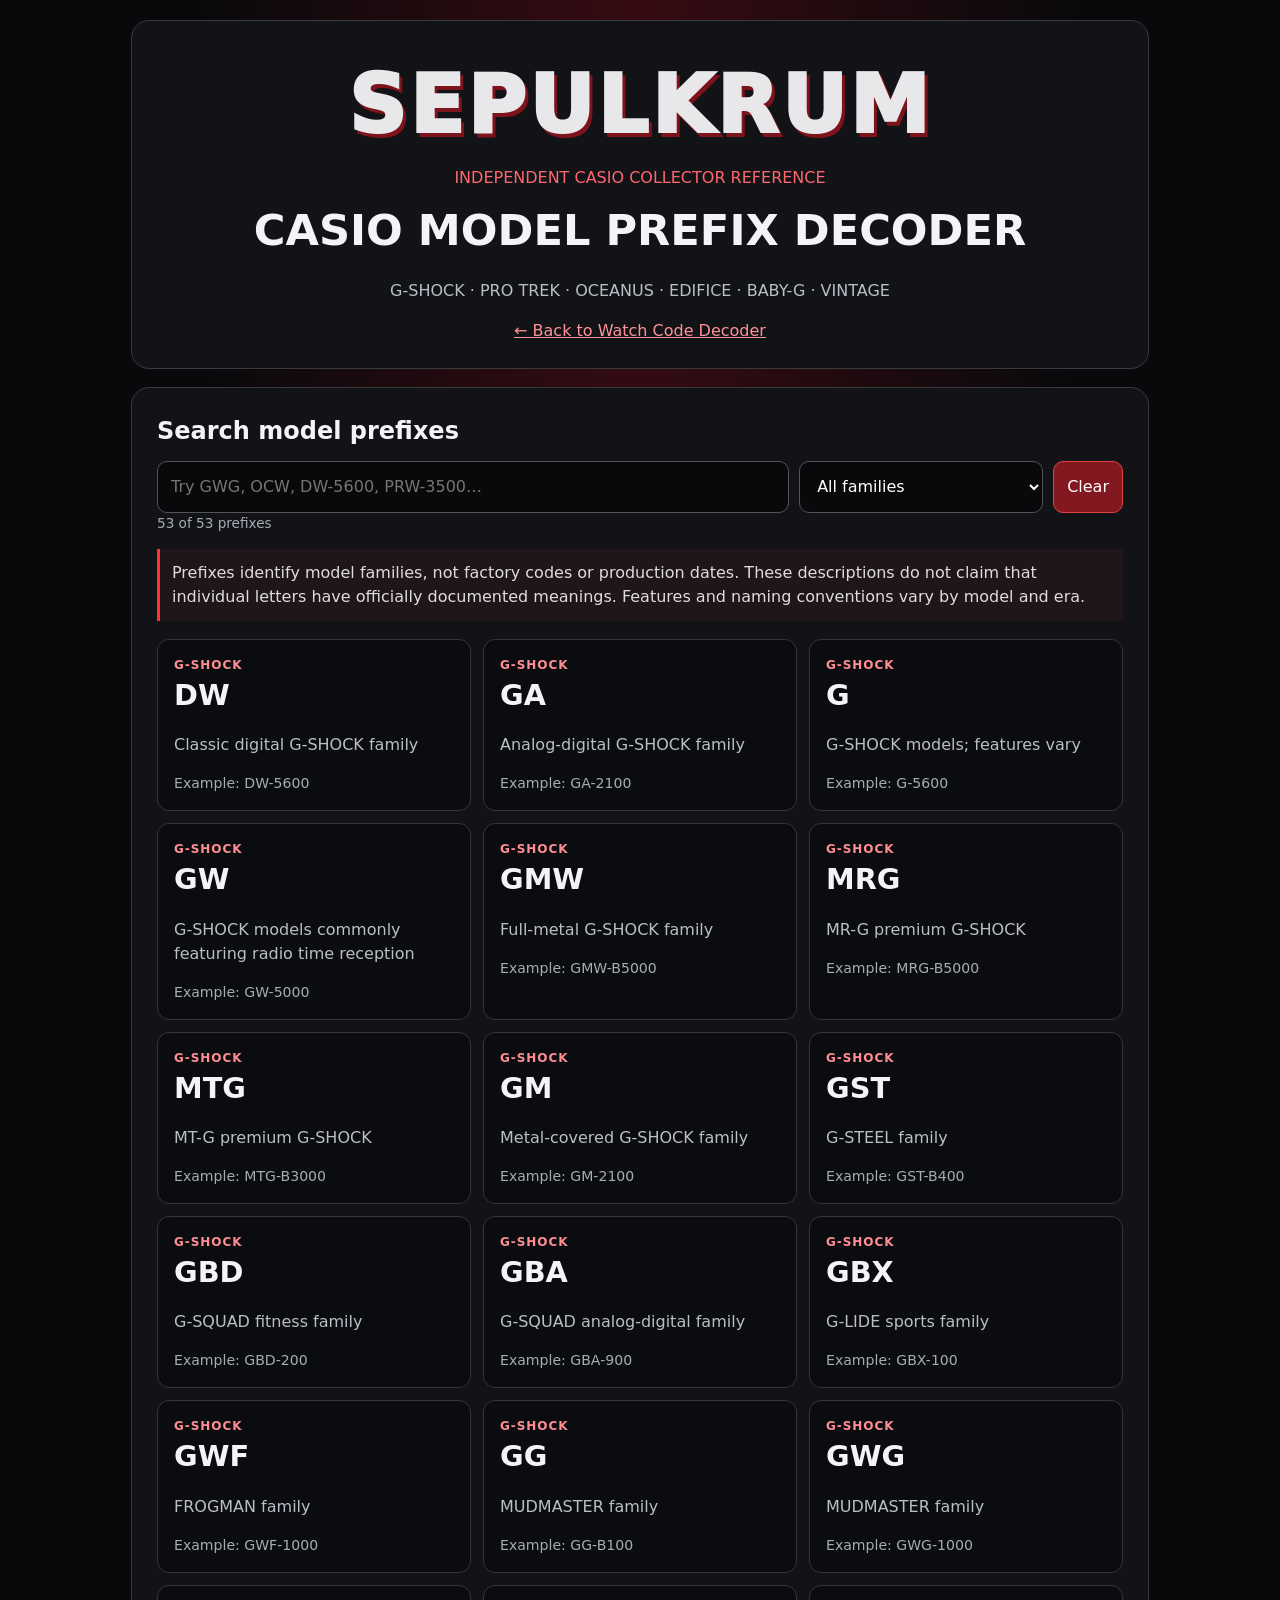
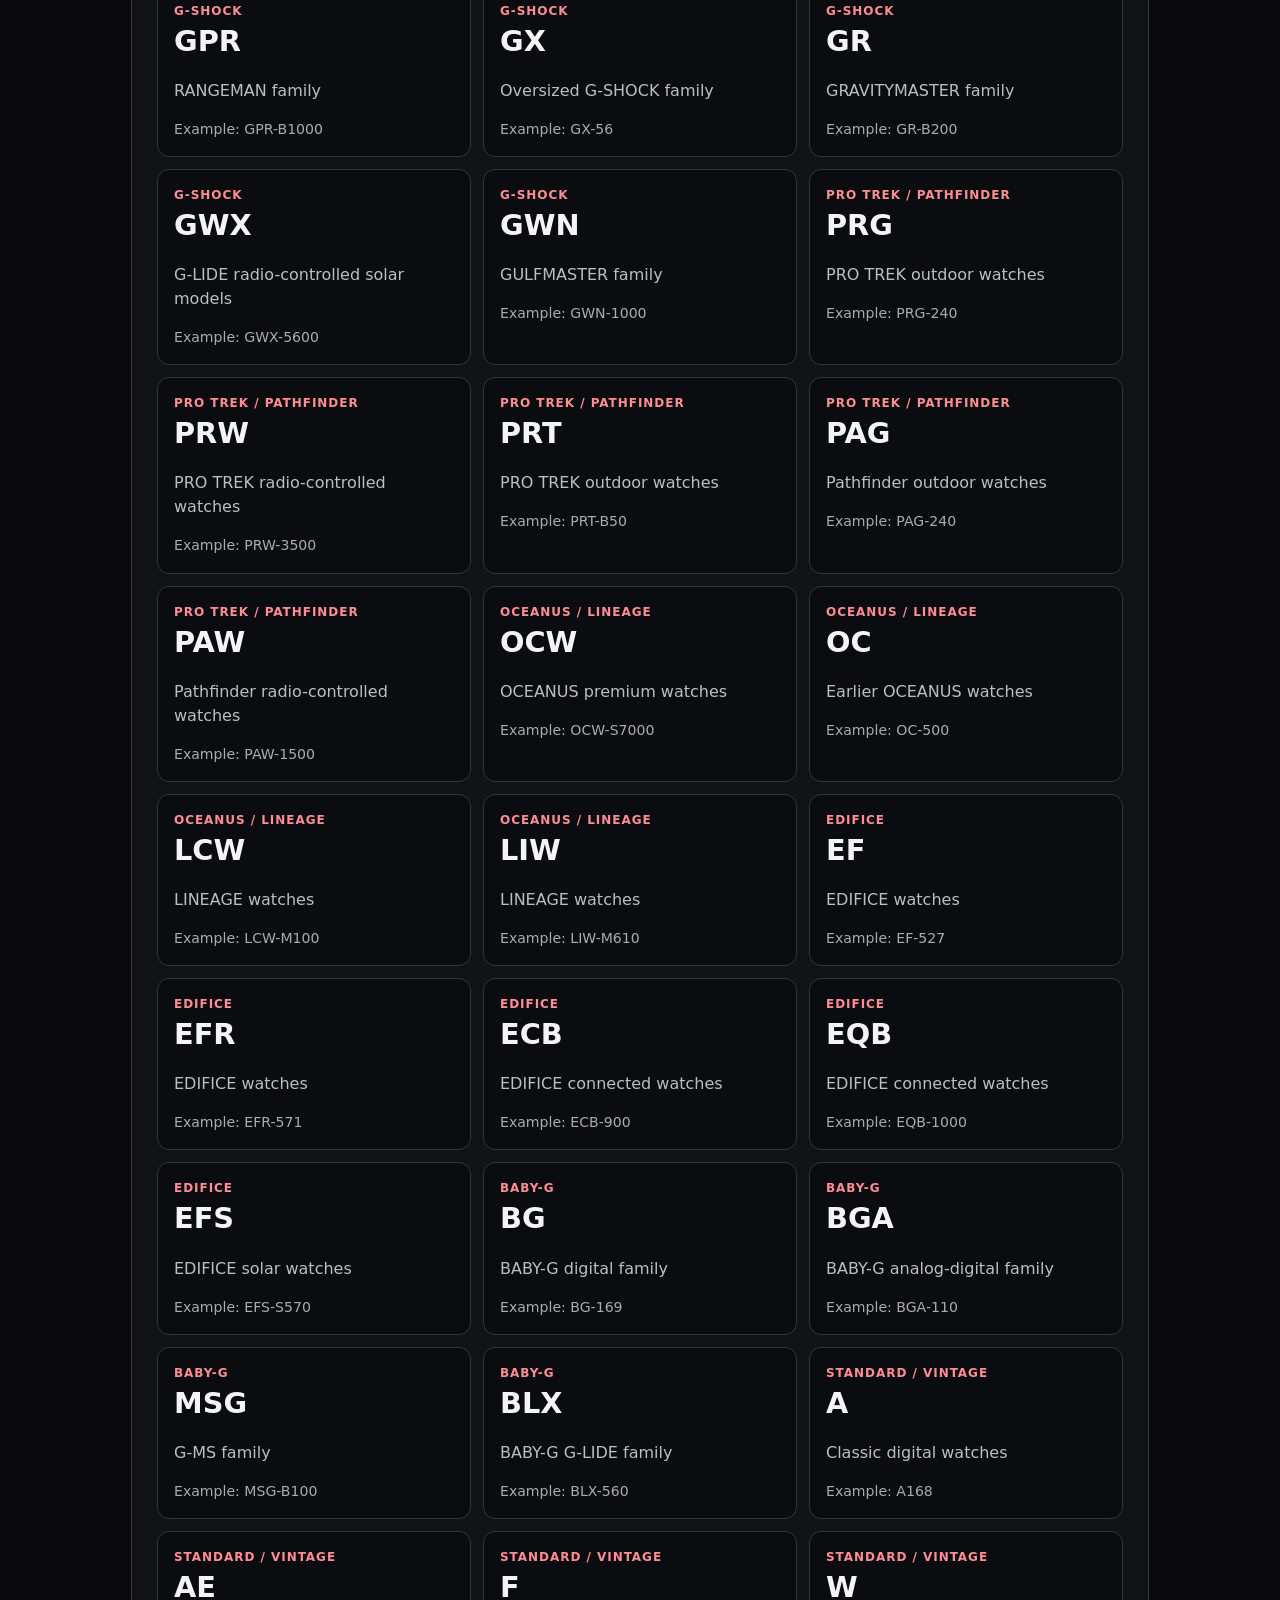
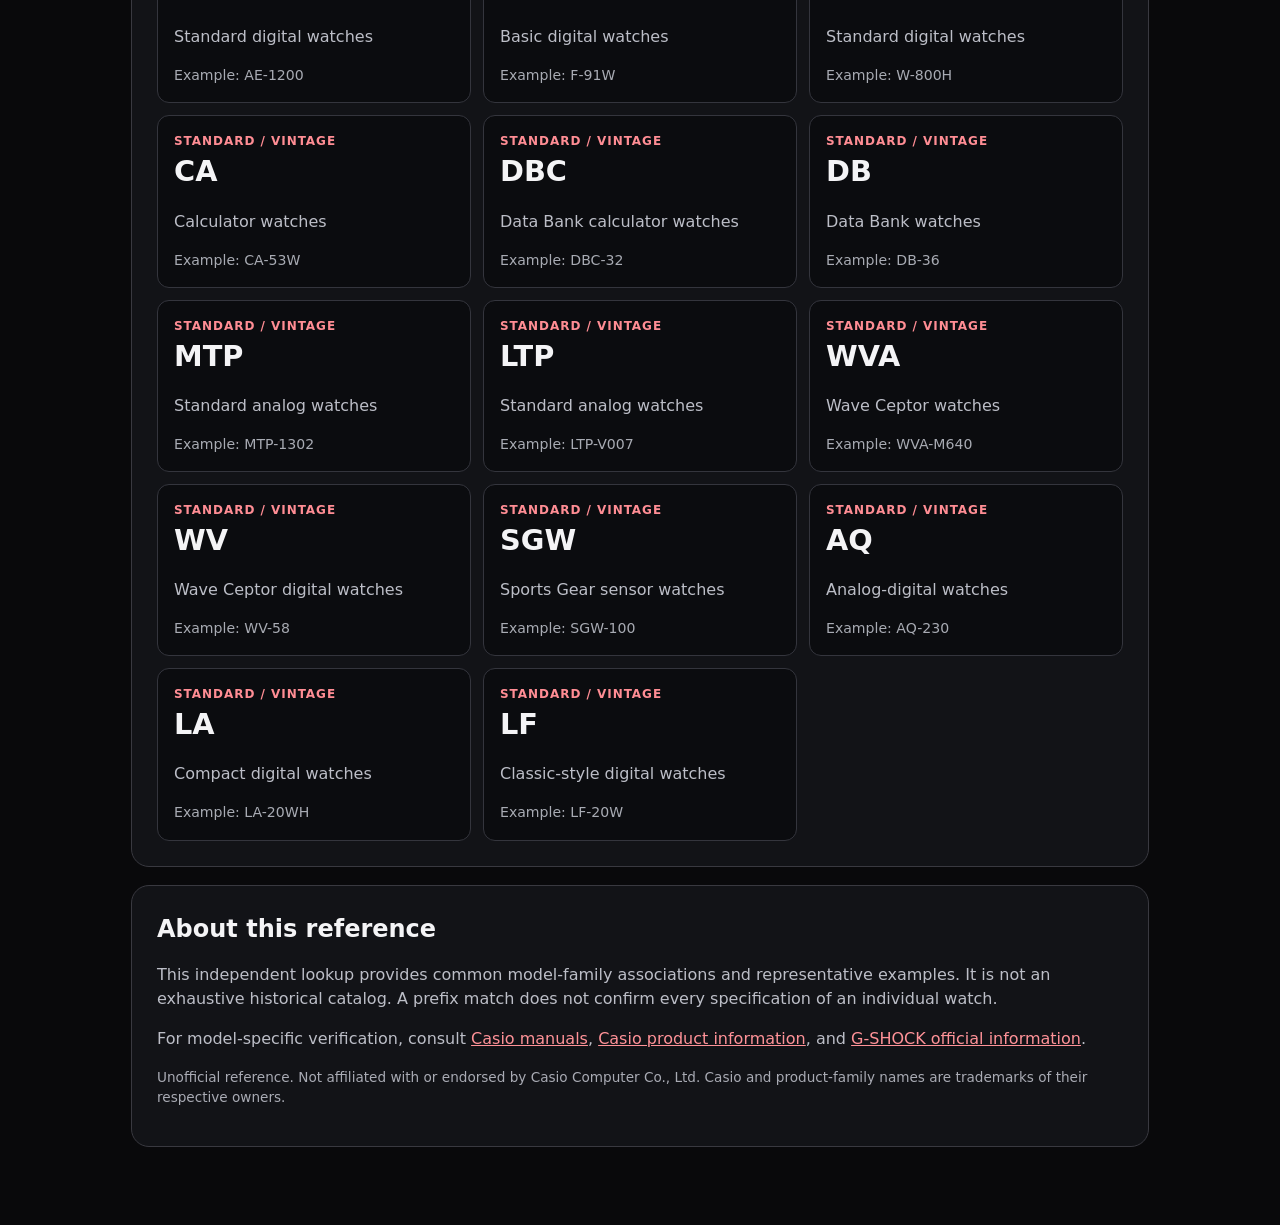
==== commit 42be5adf: "Add files via upload" ====
--- a/index.html
+++ b/index.html
@@ -1,633 +1,10 @@
-
-<!DOCTYPE html>
-<html lang="en">
-<head>
-<meta charset="UTF-8">
-<meta name="viewport" content="width=device-width, initial-scale=1.0">
-<meta name="theme-color" content="#090909">
-<title>Sepulkrum Watch Code Decoder</title>
-<meta name="description" content="Independent reference tool for decoding Casio watch production and batch codes.">
-<style>
-:root{
-  --bg:#060606;
-  --bg2:#0d0d0f;
-  --panel:#101114;
-  --panel2:#16181d;
-  --line:#2b2d33;
-  --text:#f4f4f5;
-  --muted:#9ca3af;
-  --red:#df111a;
-  --red2:#ff2a2a;
-  --red-dark:#76070b;
-  --silver1:#f7f7f7;
-  --silver2:#9b9b9b;
-  --silver3:#3a3a3a;
-  --good:#56d17c;
-  --amber:#f2b84b;
-}
-*{box-sizing:border-box}
-html{scroll-behavior:smooth}
-body{
-  margin:0;
-  color:var(--text);
-  font-family:Inter,system-ui,-apple-system,BlinkMacSystemFont,"Segoe UI",Roboto,Arial,sans-serif;
-  background:
-    radial-gradient(circle at 50% -10%, rgba(170,0,0,.22), transparent 28%),
-    repeating-linear-gradient(135deg, rgba(255,255,255,.018) 0 1px, transparent 1px 5px),
-    linear-gradient(180deg,#050505 0%,#09090b 50%,#050505 100%);
-  min-height:100vh;
-}
-body:before{
-  content:"";
-  position:fixed; inset:0;
-  pointer-events:none;
-  opacity:.32;
-  background:
-    linear-gradient(120deg,transparent 0 35%,rgba(255,255,255,.018) 35% 35.4%,transparent 35.4% 100%),
-    linear-gradient(20deg,transparent 0 61%,rgba(255,255,255,.014) 61% 61.3%,transparent 61.3% 100%);
-  mix-blend-mode:screen;
-}
-.wrap{width:min(1180px,calc(100% - 28px));margin:0 auto;padding:22px 0 58px}
-.hero{
-  position:relative;
-  overflow:hidden;
-  border:1px solid #2a2a2d;
-  border-radius:24px;
-  min-height:430px;
-  background:
-    linear-gradient(180deg,rgba(0,0,0,.14),rgba(0,0,0,.72)),
-    radial-gradient(circle at 50% 35%,rgba(205,0,0,.18),transparent 24%),
-    linear-gradient(145deg,#151515,#050505 58%,#121212);
-  box-shadow:0 24px 70px rgba(0,0,0,.55), inset 0 0 0 1px rgba(255,255,255,.02);
-}
-.hero:after{
-  content:"";
-  position:absolute; inset:0;
-  pointer-events:none;
-  background:repeating-linear-gradient(118deg,transparent 0 22px,rgba(255,255,255,.015) 22px 23px,transparent 23px 48px);
-  opacity:.5;
-}
-.red-sweep{
-  position:absolute;
-  left:-8%; right:-8%; bottom:34px; height:8px;
-  transform:rotate(-2deg);
-  background:linear-gradient(90deg,transparent 0 8%,var(--red) 16% 78%,transparent 94%);
-  box-shadow:0 0 20px rgba(255,0,0,.35);
-}
-.red-sweep:before,.red-sweep:after{
-  content:"";position:absolute;height:3px;background:var(--red-dark);left:0;right:0;
-}
-.red-sweep:before{top:-15px}.red-sweep:after{top:15px}
-.hero-inner{position:relative;z-index:2;padding:28px 28px 24px}
-.topline{display:flex;justify-content:space-between;gap:18px;align-items:flex-start}
-.topline-right{display:flex;align-items:flex-end;gap:10px;flex-direction:column}
-.badge{
-  display:inline-flex;align-items:center;gap:9px;
-  padding:9px 12px;border:1px solid #4d1518;border-radius:999px;
-  background:rgba(67,4,7,.45);color:#ffd4d5;font-weight:800;font-size:.78rem;
-  text-transform:uppercase;letter-spacing:.13em
-}
-.badge-dot{width:8px;height:8px;border-radius:50%;background:var(--red2);box-shadow:0 0 10px var(--red2)}
-.disclaimer-mini{color:#8c8c93;font-size:.72rem;text-align:right;max-width:320px;line-height:1.45}
-.visit-badge{display:inline-flex;align-items:center;gap:9px;padding:9px 12px;border:1px solid #34363e;border-radius:999px;background:rgba(10,12,16,.72);color:#d7d9de;font-weight:800;font-size:.78rem;letter-spacing:.08em;text-transform:uppercase;white-space:nowrap}
-.visit-badge .visit-label{color:#8f949f}.visit-badge .visit-number{color:#fff;font-variant-numeric:tabular-nums}
-.emblem{display:flex;justify-content:center;margin-top:10px}
-.emblem svg{width:min(410px,82vw);height:auto;filter:drop-shadow(0 14px 24px rgba(0,0,0,.65))}
-.brand-word{
-  margin:0 auto;
-  text-align:center;
-  font-size:clamp(3.1rem,9vw,7.3rem);
-  line-height:.85;
-  font-weight:1000;
-  font-style:italic;
-  letter-spacing:-.045em;
-  transform:skewX(-8deg);
-  background:
-    linear-gradient(180deg,#fafafa 0%,#bdbdbd 20%,#6f6f72 44%,#ededed 57%,#8f8f93 72%,#f3f3f3 100%);
-  -webkit-background-clip:text;
-  background-clip:text;
-  color:transparent;
-  -webkit-text-stroke:1px rgba(255,255,255,.18);
-  text-shadow:0 5px 0 rgba(0,0,0,.6),0 12px 24px rgba(0,0,0,.85);
-}
-.brand-sub{
-  text-align:center;
-  margin-top:12px;
-  color:#ececec;
-  font-size:clamp(.72rem,2.2vw,1rem);
-  font-weight:800;
-  letter-spacing:.27em;
-  text-transform:uppercase
-}
-.brand-sub .dot{color:var(--red2)}
-.hero-copy{
-  max-width:780px;
-  margin:22px auto 0;
-  text-align:center;
-  color:#c8c9cc;
-  line-height:1.65;
-  font-size:1rem
-}
-.brand-strip{
-  position:relative;z-index:3;
-  display:flex;justify-content:center;flex-wrap:wrap;gap:10px 14px;
-  padding:15px 18px 18px;margin-top:16px
-}
-.brand-chip{
-  border-top:1px solid #24262c;border-bottom:1px solid #18191d;
-  padding:10px 14px;color:#b9bbc0;font-weight:900;letter-spacing:.08em;
-  text-transform:uppercase;font-size:.8rem
-}
-.brand-chip strong{color:#fff}
-.panel{
-  background:linear-gradient(180deg,rgba(21,22,26,.97),rgba(12,13,16,.98));
-  border:1px solid var(--line);
-  border-radius:18px;
-  box-shadow:0 18px 48px rgba(0,0,0,.35);
-}
-.decoder{
-  margin-top:18px;padding:22px;position:relative;overflow:hidden
-}
-.decoder:before{
-  content:"";position:absolute;left:0;top:0;bottom:0;width:4px;
-  background:linear-gradient(var(--red2),var(--red-dark))
-}
-.section-kicker{
-  color:#ff767b;font-size:.72rem;font-weight:900;letter-spacing:.17em;
-  text-transform:uppercase;margin-bottom:5px
-}
-h1,h2,h3{margin:0}
-.decoder h2{font-size:clamp(1.35rem,4vw,2rem);margin-bottom:15px}
-.input-row{display:grid;grid-template-columns:1fr auto;gap:10px}
-input{
-  width:100%;background:#050608;border:1px solid #34363e;color:white;
-  padding:17px;border-radius:12px;font-size:1.08rem;letter-spacing:.09em;text-transform:uppercase;outline:none
-}
-input:focus{border-color:#9b2529;box-shadow:0 0 0 3px rgba(223,17,26,.14)}
-button{
-  border:1px solid #fa363d;background:linear-gradient(180deg,#e71d26,#970b11);
-  color:#fff;border-radius:12px;padding:0 24px;font-weight:950;font-size:.98rem;cursor:pointer;
-  box-shadow:0 8px 22px rgba(150,0,0,.34),inset 0 1px rgba(255,255,255,.2)
-}
-button:hover{filter:brightness(1.08)}
-.hint{margin:10px 0 0;color:var(--muted);font-size:.9rem;line-height:1.5}
-.result{display:none;margin-top:16px;padding:22px}
-.result.show{display:block}
-.result-code{font-size:clamp(1.7rem,6vw,3rem);font-weight:950;letter-spacing:.08em;margin-bottom:10px}
-.status{display:inline-block;padding:6px 10px;border-radius:999px;font-size:.78rem;font-weight:900;margin-bottom:14px}
-.status.confirmed{background:rgba(86,209,124,.12);color:#a4f2bc;border:1px solid rgba(86,209,124,.32)}
-.status.observed{background:rgba(242,184,75,.12);color:#ffd47d;border:1px solid rgba(242,184,75,.32)}
-.status.unknown{background:rgba(130,137,150,.15);color:#d8dce4;border:1px solid rgba(130,137,150,.32)}
-.data-grid{display:grid;grid-template-columns:repeat(2,minmax(0,1fr));gap:10px}
-.item{
-  background:linear-gradient(180deg,#15171c,#101116);
-  border:1px solid #262930;border-radius:13px;padding:14px
-}
-.item b{display:block;color:#8f949f;font-size:.75rem;text-transform:uppercase;letter-spacing:.08em;margin-bottom:5px}
-.note{margin-top:12px;color:#c1c4ca;line-height:1.55}
-.systems{display:grid;grid-template-columns:repeat(3,minmax(0,1fr));gap:14px;margin-top:18px}
-.system-card{
-  padding:18px;position:relative;overflow:hidden
-}
-.system-card:after{
-  content:"";position:absolute;right:-34px;top:-34px;width:90px;height:90px;border-radius:50%;
-  border:1px solid rgba(223,17,26,.28)
-}
-.system-no{
-  color:#ff4b52;font-weight:1000;font-size:.7rem;letter-spacing:.12em;text-transform:uppercase
-}
-.system-card h3{margin-top:5px;font-size:1.15rem}
-.system-format{margin-top:10px;font-family:ui-monospace,SFMono-Regular,Menlo,Consolas,monospace;color:#fff}
-.system-card p{color:var(--muted);line-height:1.5;margin:9px 0 0;font-size:.9rem}
-.bottom-grid{display:grid;grid-template-columns:1fr 1fr;gap:14px;margin-top:18px}
-.content-panel{padding:20px}
-.content-panel h2{font-size:1.15rem;margin-bottom:12px}
-.evidence-grid{display:grid;gap:9px}
-.evidence{
-  display:grid;grid-template-columns:auto 1fr;gap:10px;align-items:start;
-  padding:12px;border:1px solid #24272d;border-radius:12px;background:#0f1115
-}
-.evidence-tag{
-  min-width:34px;text-align:center;padding:6px;border-radius:8px;
-  background:#2a0709;color:#ff8589;font-weight:1000
-}
-.evidence p{margin:0;color:#c4c7cd;line-height:1.45;font-size:.9rem}
-.examples{display:grid;grid-template-columns:repeat(2,minmax(0,1fr));gap:9px}
-.example{
-  border:1px solid #272a31;background:#0c0e12;border-radius:11px;padding:12px;cursor:pointer;
-  font-family:ui-monospace,SFMono-Regular,Menlo,Consolas,monospace;font-weight:900;letter-spacing:.05em
-}
-.example:hover{border-color:#6e171a}
-.example span{display:block;margin-top:5px;color:#858a94;font:600 .78rem/1.35 Inter,system-ui,sans-serif;letter-spacing:0}
-.tables{margin-top:18px;padding:20px}
-details{border:1px solid #262930;background:#0e1014;border-radius:12px;padding:13px 15px}
-details+details{margin-top:9px}
-summary{cursor:pointer;font-weight:850}
-table{width:100%;border-collapse:collapse;margin-top:10px;font-size:.9rem}
-th,td{padding:9px;border-bottom:1px solid #23262d;text-align:left}
-th{color:#8f949e;text-transform:uppercase;font-size:.72rem;letter-spacing:.06em}
-code{background:#090b0e;border:1px solid #292c33;color:#fff;padding:2px 6px;border-radius:6px}
-footer{padding:22px 5px 0;color:#828791;font-size:.78rem;line-height:1.55}
-footer strong{color:#c8cbd1}
-@media(max-width:880px){
-  .systems,.bottom-grid,.data-grid{grid-template-columns:1fr}
-  .topline{flex-direction:column}
-  .topline-right{align-items:flex-start}
-  .disclaimer-mini{text-align:left}
-}
-@media(max-width:620px){
-  .wrap{width:min(1180px,calc(100% - 16px));padding-top:10px}
-  .hero-inner{padding:18px 14px 16px}
-  .hero{border-radius:18px;min-height:0}
-  .brand-word{font-size:clamp(2.75rem,15vw,5rem)}
-  .brand-sub{letter-spacing:.14em}
-  .input-row{grid-template-columns:1fr}
-  button{padding:14px 18px}
-  .decoder,.result,.content-panel,.tables{padding:16px}
-  .brand-strip{gap:2px 6px;padding-bottom:10px}
-  .brand-chip{font-size:.68rem;padding:8px 10px}
-  .examples{grid-template-columns:1fr}
-}
-</style>
-</head>
-<body>
-<main class="wrap">
-
-<section class="hero">
-  <div class="hero-inner">
-    <div class="topline">
-      <div class="badge"><span class="badge-dot"></span> Independent collector reference</div>
-      <div class="topline-right">
-        <div class="visit-badge" title="Total decoder visits"><span class="visit-label">Visits</span><span class="visit-number" id="visitCount">—</span></div>
-        <div class="disclaimer-mini">Unofficial project · Not affiliated with or endorsed by Casio Computer Co., Ltd.</div>
-      </div>
-    </div>
-
-    <div class="emblem" aria-hidden="true">
-      <svg viewBox="0 0 520 175" role="img">
-        <defs>
-          <linearGradient id="mount" x1="0" y1="0" x2="1" y2="1">
-            <stop offset="0" stop-color="#f5f5f5"/>
-            <stop offset=".48" stop-color="#9c9c9f"/>
-            <stop offset="1" stop-color="#404044"/>
-          </linearGradient>
-          <linearGradient id="sun" x1="0" y1="0" x2="1" y2="1">
-            <stop offset="0" stop-color="#ff1a1f"/>
-            <stop offset="1" stop-color="#7d0004"/>
-          </linearGradient>
-        </defs>
-        <circle cx="310" cy="72" r="58" fill="url(#sun)" opacity=".95"/>
-        <path d="M43 142 C78 50 148 18 244 23 C323 26 374 67 417 142" fill="none" stroke="#df111a" stroke-width="6" opacity=".85"/>
-        <path d="M72 144 L157 78 L199 104 L255 42 L313 94 L350 70 L450 144 Z" fill="url(#mount)"/>
-        <path d="M157 78 L191 108 L205 94 L222 117 L255 42 L271 79 L291 74 L313 94 L332 86 L350 70 L384 101 L405 111 L450 144 L72 144 Z" fill="#18191c" opacity=".85"/>
-        <path d="M128 126 L157 78 L175 99 L160 101 L149 118 Z M230 91 L255 42 L268 71 L255 66 L247 87 Z M324 93 L350 70 L365 91 L350 87 L341 104 Z" fill="#f2f2f2" opacity=".9"/>
-      </svg>
-    </div>
-
-    <div class="brand-word">SEPULKRUM</div>
-    <div class="brand-sub">CASIO WATCH REPAIR <span class="dot">•</span> MODS <span class="dot">•</span> COLLECTING</div>
-    <p class="hero-copy">
-      Watch production-code research presented as a practical decoder. The tool separates documented observations,
-      calculated dates, and still-unknown internal fields so the output stays useful without pretending uncertain data is settled.
-    </p>
-  </div>
-
-  <div class="brand-strip">
-    <div class="brand-chip"><strong>G-SHOCK</strong></div>
-    <div class="brand-chip"><strong>OCEANUS</strong></div>
-    <div class="brand-chip"><strong>PRO TREK</strong></div>
-    <div class="brand-chip"><strong>LINEAGE</strong></div>
-    <div class="brand-chip"><strong>WAVE CEPTOR</strong></div>
-  </div>
-  <div class="red-sweep"></div>
-</section>
-
-<section class="panel decoder">
-  <div class="section-kicker">Decoder</div>
-  <h2>Enter the code exactly as printed on the case back</h2>
-  <div class="input-row">
-    <input id="codeInput" autocomplete="off" placeholder="Example: 26E0470UWEE" maxlength="24">
-    <button id="decodeBtn">DECODE</button>
-  </div>
-  <p class="hint">Supports documented portions of 6-character, legacy 8-character, and 11-character systems.</p>
-</section>
-
-<section id="result" class="panel result" aria-live="polite">
-  <div id="resultCode" class="result-code"></div>
-  <div id="resultStatus"></div>
-  <div id="resultGrid" class="data-grid"></div>
-  <div id="resultNote" class="note"></div>
-</section>
-
-<section class="systems">
-  <article class="panel system-card">
-    <div class="system-no">System 01</div>
-    <h3>6-character</h3>
-    <div class="system-format">Y M XXXX</div>
-    <p>Numeric or letter year code + month code + internal identifier.</p>
-  </article>
-  <article class="panel system-card">
-    <div class="system-no">System 02</div>
-    <h3>Legacy 8-character</h3>
-    <div class="system-format">FFFF DDD Y</div>
-    <p>Factory code + day of year + year letter.</p>
-  </article>
-  <article class="panel system-card">
-    <div class="system-no">System 03</div>
-    <h3>11-character</h3>
-    <div class="system-format">YY P DDD XXXXX</div>
-    <p>Year + production code + day of year + internal identifier.</p>
-  </article>
-</section>
-
-<section class="bottom-grid">
-  <section class="panel content-panel">
-    <div class="section-kicker">Research notes</div>
-    <h2>Current evidence</h2>
-    <div class="evidence-grid">
-      <div class="evidence"><div class="evidence-tag">1</div><p>11-character production code <strong>1</strong>: Japan observed on watches marked <strong>JAPAN H</strong> and <strong>JAPAN GE</strong>.</p></div>
-      <div class="evidence"><div class="evidence-tag">E</div><p>11-character production code <strong>E</strong>: Japan observed on photographed case backs marked <strong>JAPAN H</strong> and <strong>JAPAN K</strong>, including GWG-B1000 and GWF-1000 examples.</p></div>
-      <div class="evidence"><div class="evidence-tag">2</div><p>11-character production code <strong>2</strong>: <strong>Confirmed Thailand</strong> from multiple photographed Casio case backs marked MADE IN THAILAND, including Pro Trek PRW-69YB, GMW-BX5600, and F-B100W.</p></div>
-      <div class="evidence"><div class="evidence-tag">?</div><p>Trailing internal characters are displayed but intentionally left undecoded until their meaning is verified.</p></div>
-    </div>
-  </section>
-
-  <section class="panel content-panel">
-    <div class="section-kicker">Try it</div>
-    <h2>Known examples</h2>
-    <div class="examples">
-      <div class="example" data-code="G2WOX2">G2WOX2<span>6-character · February 2026</span></div>
-      <div class="example" data-code="D4AGE8">D4AGE8<span>6-character · April 2023</span></div>
-      <div class="example" data-code="79CCUD">79CCUD<span>Legacy numeric 6-character · September 2007 / 2017</span></div>
-      <div class="example" data-code="120841">120841<span>Legacy numeric 6-character · February 2001 / 2011</span></div>
-      <div class="example" data-code="201A246E">201A246E<span>8-character · Japan factory family</span></div>
-      <div class="example" data-code="26E0470UWEE">26E0470UWEE<span>11-character · JAPAN H documented</span></div>
-      <div class="example" data-code="26E0360UWCT">26E0360UWCT<span>11-character · JAPAN K documented</span></div>
-      <div class="example" data-code="26205606AR1">26205606AR1<span>11-character · production code 2</span></div>
-      <div class="example" data-code="25218409AKE">25218409AKE<span>11-character · July 3, 2025</span></div>
-    </div>
-  </section>
-</section>
-
-<section class="panel tables">
-  <details>
-    <summary>Legacy 8-character factory code table</summary>
-    <table>
-      <thead><tr><th>Factory code</th><th>Observed country</th></tr></thead>
-      <tbody id="factoryTableBody"></tbody>
-    </table>
-  </details>
-  <details>
-    <summary>Legacy 8-character year letter table</summary>
-    <p class="note">The legacy 8-character final letter follows the same 10-year cycle value as the first digit of the older numeric 6-character system: J↔0, A↔1, B↔2, C↔3, D↔4, E↔5, F↔6, G↔7, H↔8, I↔9.</p>
-    <table>
-      <thead><tr><th>8-character year letter</th><th>Matching numeric 6-character digit</th><th>Possible years</th></tr></thead>
-      <tbody id="yearTableBody"></tbody>
-    </table>
-  </details>
-</section>
-
-<footer>
-  <strong>Unofficial independent reference tool.</strong>
-  Not affiliated with, authorized by, or endorsed by Casio Computer Co., Ltd.
-  CASIO, G-SHOCK, PRO TREK, OCEANUS and other product names are trademarks of their respective owners.
-  Decoding is based on documented examples and collector research; uncertain fields remain explicitly marked as unknown.
-</footer>
-
-</main>
-
-<script>
-const year6Alpha={
-  A:2020,B:2021,C:2022,D:2023,E:2024,F:2025,G:2026
-};
-
-const year6Numeric={
-  "0":[2000,2010],
-  "1":[2001,2011],
-  "2":[2002,2012],
-  "3":[2003,2013],
-  "4":[2004,2014],
-  "5":[2005,2015],
-  "6":[2006,2016],
-  "7":[2007,2017],
-  "8":[2008,2018],
-  "9":[2009,2019]
-};
-
-const month6={
-  "1":"January","2":"February","3":"March","4":"April","5":"May","6":"June",
-  "7":"July","8":"August","9":"September","0":"October","A":"November","B":"December"
-};
-
-const production11={
-  "1":{text:"Japan",confidence:"Observed",detail:"Observed with JAPAN H and JAPAN GE case-back markings."},
-  "E":{text:"Japan",confidence:"Observed",detail:"Observed on photographed Japan case backs marked JAPAN H and JAPAN K, including GWG-B1000 and GWF-1000 examples."},
-  "2":{text:"Thailand",confidence:"Confirmed",detail:"Confirmed by multiple photographed Casio case backs marked MADE IN THAILAND, including Pro Trek PRW-69YB, GMW-BX5600, and F-B100W."}
-};
-
-const legacyFactories={
-  "001A":"Japan","001B":"Japan","001C":"Japan","001D":"Japan",
-  "002A":"Thailand",
-  "003A":"China","004A":"China","006A":"China",
-  "201A":"Japan","201B":"Japan","201C":"Japan","201D":"Japan","201E":"Japan",
-  "202A":"Thailand","204A":"China",
-  "211B":"Japan","212A":"Thailand",
-  "221B":"Japan","221C":"Japan","221D":"Japan","222A":"Thailand",
-  "302A":"Thailand","304Y":"China",
-  "G11A":"Japan","G21D":"Japan"
-};
-
-const legacyYears={
-  "J":[2000,2010,2020],
-  "A":[2001,2011,2021],
-  "B":[2002,2012,2022],
-  "C":[2003,2013,2023],
-  "D":[2004,2014,2024],
-  "E":[2005,2015,2025],
-  "F":[2006,2016],
-  "G":[2007,2017],
-  "H":[2008,2018],
-  "I":[2009,2019]
-};
-
-const legacyYearToNumericDigit={
-  "J":"0","A":"1","B":"2","C":"3","D":"4",
-  "E":"5","F":"6","G":"7","H":"8","I":"9"
-};
-
-function field(label,value){return `<div class="item"><b>${label}</b>${value}</div>`}
-
-function dayOfYearToDate(year,day){
-  const max=((year%4===0&&year%100!==0)||year%400===0)?366:365;
-  if(day<1||day>max)return null;
-  const d=new Date(Date.UTC(year,0,day));
-  return d.toLocaleDateString("en-US",{timeZone:"UTC",year:"numeric",month:"long",day:"numeric"});
-}
-
-function showResult(code,items,statusClass,statusText,note){
-  document.getElementById("resultCode").textContent=code;
-  document.getElementById("resultGrid").innerHTML=items.join("");
-  document.getElementById("resultStatus").innerHTML=`<span class="status ${statusClass}">${statusText}</span>`;
-  document.getElementById("resultNote").textContent=note||"";
-  document.getElementById("result").classList.add("show");
-  document.getElementById("result").scrollIntoView({behavior:"smooth",block:"start"});
-}
-
-function decode6(code){
-  const y=code[0],m=code[1],internal=code.slice(2),month=month6[m];
-
-  if(/^\d$/.test(y)){
-    const years=year6Numeric[y]||[];
-    if(!month||!years.length){
-      showResult(code,[
-        field("Format","Legacy numeric 6-character code"),
-        field("Year digit",`${y} — not verified in current dataset`),
-        field("Month code",`${m} — not verified in current dataset`),
-        field("Internal code",internal)
-      ],"unknown","Partially decoded","The code shape is recognized, but one or more values are not yet verified.");
-      return;
-    }
-
-    const possibleMonths=years.map(year=>`${month} ${year}`).join("<br>");
-    showResult(code,[
-      field("Format","Legacy numeric 6-character code"),
-      field("Year digit",`${y} = ${years.join(" / ")}`),
-      field("Month",`${m} = ${month}`),
-      field("Possible production dates",possibleMonths),
-      field("Internal code",`${internal} — meaning not yet decoded`)
-    ],"observed","Legacy numeric format recognized",
-      "The first digit follows a 10-year cycle. Use the watch model and production era to choose the correct decade.");
-    return;
-  }
-
-  const year=year6Alpha[y];
-  if(!year||!month){
-    showResult(code,[
-      field("Format","6-character production code"),
-      field("Year code",`${y} — not verified in current dataset`),
-      field("Month code",`${m} — not verified in current dataset`),
-      field("Internal code",internal)
-    ],"unknown","Partially decoded","The code shape is recognized, but one or more values are not yet verified.");
-    return;
-  }
-
-  showResult(code,[
-    field("Format","6-character production code"),
-    field("Year",`${y} = ${year}`),
-    field("Month",`${m} = ${month}`),
-    field("Production date",`${month} ${year}`),
-    field("Internal code",`${internal} — meaning not yet decoded`)
-  ],"confirmed","Verified format fields","The final four characters are intentionally left unexplained until verified.");
-}
-function decode8(code){
-  const factory=code.slice(0,4);
-  const dayStr=code.slice(4,7);
-  const yearLetter=code[7];
-  const day=parseInt(dayStr,10);
-  const country=legacyFactories[factory];
-  const years=legacyYears[yearLetter]||[];
-  const matchingDigit=legacyYearToNumericDigit[yearLetter];
-
-  const possibleDates=years.map(y=>{
-    const date=dayOfYearToDate(y,day);
-    return date||`${y} — invalid day ${dayStr}`;
-  }).join("<br>");
-
-  showResult(code,[
-    field("Format","Legacy 8-character code"),
-    field("Factory code",`${factory}${country?` = ${country}`:" = unknown"}`),
-    field("Day of year",dayStr),
-    field("Year letter",`${yearLetter}${years.length?` = ${years.join(" / ")}`:" = unknown"}`),
-    field("Matching numeric 6-character year digit",matchingDigit?`${yearLetter} ↔ ${matchingDigit}`:"Unknown"),
-    field("Possible production dates",possibleDates||"Year mapping not yet available")
-  ],country?"observed":"unknown",
-    country?"Legacy format recognized":"Legacy factory code unknown",
-    "The final year letter does not identify the decade by itself. Use the model and production era to choose the correct year."
-  );
-}
-
-function decode11(code){
-  const yy=parseInt(code.slice(0,2),10);
-  const year=2000+yy;
-  const p=code[2];
-  const dayStr=code.slice(3,6);
-  const day=parseInt(dayStr,10);
-  const internal=code.slice(6);
-  const date=dayOfYearToDate(year,day);
-  const prod=production11[p];
-
-  const items=[
-    field("Format","11-character production code"),
-    field("Year",`${code.slice(0,2)} = ${year}`),
-    field("Production code",`${p} = ${prod?prod.text:"Unknown"}`),
-    field("Day of year",`${dayStr}${date?` = ${date}`:" — invalid day number"}`),
-    field("Internal code",`${internal} — meaning not yet decoded`)
-  ];
-  if(prod)items.push(field("Evidence",prod.detail));
-
-  showResult(code,items,prod?(prod.confidence==="Confirmed"?"confirmed":"observed"):"unknown",
-    prod?prod.confidence:"Production code unknown",
-    prod
-      ?"The production-code interpretation is based on documented examples, not an official Casio decoding guide."
-      :"The date portion can be decoded, but this production-code character is not yet identified in the current evidence database."
-  );
-}
-
-function decode(){
-  const input=document.getElementById("codeInput");
-  const code=input.value.trim().toUpperCase().replace(/\s+/g,"");
-  input.value=code;
-
-  if(!code){
-    showResult("No code entered",[],"unknown","Enter a code","Type the complete case-back code exactly as printed.");
-    return;
-  }
-
-  if(/^[A-Z][0-9AB][A-Z0-9]{4}$/.test(code)){decode6(code);return}
-  if(/^[0-9][0-9AB][A-Z0-9]{4}$/.test(code)){decode6(code);return}
-  if(/^[A-Z0-9]{4}\d{3}[A-J]$/.test(code)){decode8(code);return}
-  if(/^\d{2}[A-Z0-9]\d{3}[A-Z0-9]{5}$/.test(code)){decode11(code);return}
-
-  showResult(code,[field("Status","Unrecognized code format")],"unknown","Not recognized",
-    "Check the code exactly as printed on the case back. Do not add spaces or punctuation.");
-}
-
-document.getElementById("decodeBtn").addEventListener("click",decode);
-document.getElementById("codeInput").addEventListener("keydown",e=>{if(e.key==="Enter")decode()});
-document.querySelectorAll(".example").forEach(el=>{
-  el.addEventListener("click",()=>{
-    document.getElementById("codeInput").value=el.dataset.code;
-    decode();
-  });
-});
-
-const factoryBody=document.getElementById("factoryTableBody");
-Object.entries(legacyFactories).forEach(([code,country])=>{
-  const tr=document.createElement("tr");
-  tr.innerHTML=`<td><code>${code}</code></td><td>${country}</td>`;
-  factoryBody.appendChild(tr);
-});
-
-const yearBody=document.getElementById("yearTableBody");
-Object.entries(legacyYears).forEach(([letter,years])=>{
-  const tr=document.createElement("tr");
-  tr.innerHTML=`<td><code>${letter}</code></td><td><code>${legacyYearToNumericDigit[letter]||"?"}</code></td><td>${years.join(" / ")}</td>`;
-  yearBody.appendChild(tr);
-});
-</script>
-
-<script data-goatcounter="https://sepulkrumdecoder.goatcounter.com/count"
-        async src="https://gc.zgo.at/count.js"></script>
-<script>
-(function(){
-  const target=document.getElementById("visitCount");
-  if(!target)return;
-  fetch("https://sepulkrumdecoder.goatcounter.com/counter/TOTAL.json", {cache:"no-store"})
-    .then(r=>{if(!r.ok) throw new Error(); return r.json();})
-    .then(data=>{target.textContent=data.count || "0";})
-    .catch(()=>{target.textContent="—";});
-})();
-</script>
-
-</body>
-</html>
+<!doctype html><html lang="en"><head><meta charset="utf-8"><meta name="viewport" content="width=device-width,initial-scale=1"><title>Casio Model Prefix Reference | SEPULKRUM</title><style>:root{color-scheme:dark}*{box-sizing:border-box}body{margin:0;background:radial-gradient(ellipse at top,#370b12,#09090b 48%);color:#f4f4f6;font:16px/1.5 system-ui,sans-serif}main{max-width:1050px;margin:auto;padding:20px 16px 60px}header,.panel{background:#121317;border:1px solid #393940;border-radius:18px;padding:25px;margin-bottom:18px}header{text-align:center}h1{font-size:clamp(1.6rem,5vw,2.7rem);margin:8px 0}h2{margin:0 0 12px}.brand{font-weight:1000;letter-spacing:.04em;font-size:clamp(2.4rem,9vw,5rem);color:#e8e8ea;text-shadow:3px 4px #7d141c}.red{color:#ff666e}.muted,p{color:#bcbec7}a{color:#ff9298}.controls{display:flex;flex-wrap:wrap;gap:10px}input,select,button{border-radius:10px;padding:13px;font:inherit}input,select{background:#08090b;border:1px solid #53535b;color:#fff}input{flex:1;min-width:190px}button{background:#841821;border:1px solid #d44;color:#fff;cursor:pointer}.grid{display:grid;grid-template-columns:repeat(auto-fill,minmax(240px,1fr));gap:12px;margin-top:18px}.item{background:#0b0c0f;border:1px solid #34353d;border-radius:12px;padding:16px}.item strong{font-size:1.8rem}.family{color:#ff8d94;font-size:.75rem;letter-spacing:.08em;text-transform:uppercase;font-weight:bold}.example{font-size:.88rem;color:#a8abb3}.note{border-left:3px solid #f33;padding:12px;background:#201519;margin:16px 0;color:#ddd}.small{font-size:.85rem;color:#a9abb4}</style></head><body><main><header><div class="brand">SEPULKRUM</div><div class="red">INDEPENDENT CASIO COLLECTOR REFERENCE</div><h1>CASIO MODEL PREFIX DECODER</h1><p>G-SHOCK · PRO TREK · OCEANUS · EDIFICE · BABY-G · VINTAGE</p><a href="../">← Back to Watch Code Decoder</a></header><section class="panel"><h2>Search model prefixes</h2><div class="controls"><input id="q" placeholder="Try GWG, OCW, DW-5600, PRW-3500…" aria-label="Model prefix or model number"><select id="category" aria-label="Watch family"><option value="">All families</option></select><button id="reset">Clear</button></div><div id="count" class="small" aria-live="polite"></div><div class="note">Prefixes identify model families, not factory codes or production dates. These descriptions do not claim that individual letters have officially documented meanings. Features and naming conventions vary by model and era.</div><div id="results" class="grid"></div></section><section class="panel"><h2>About this reference</h2><p>This independent lookup provides common model-family associations and representative examples. It is not an exhaustive historical catalog. A prefix match does not confirm every specification of an individual watch.</p><p>For model-specific verification, consult <a href="https://support.casio.com/">Casio manuals</a>, <a href="https://www.casio.com/">Casio product information</a>, and <a href="https://gshock.casio.com/">G-SHOCK official information</a>.</p><p class="small">Unofficial reference. Not affiliated with or endorsed by Casio Computer Co., Ltd. Casio and product-family names are trademarks of their respective owners.</p></section></main><script>
+const entries=[
+['G-SHOCK','DW','Classic digital G-SHOCK family','DW-5600'],['G-SHOCK','GA','Analog-digital G-SHOCK family','GA-2100'],['G-SHOCK','G','G-SHOCK models; features vary','G-5600'],['G-SHOCK','GW','G-SHOCK models commonly featuring radio time reception','GW-5000'],['G-SHOCK','GMW','Full-metal G-SHOCK family','GMW-B5000'],['G-SHOCK','MRG','MR-G premium G-SHOCK','MRG-B5000'],['G-SHOCK','MTG','MT-G premium G-SHOCK','MTG-B3000'],['G-SHOCK','GM','Metal-covered G-SHOCK family','GM-2100'],['G-SHOCK','GST','G-STEEL family','GST-B400'],['G-SHOCK','GBD','G-SQUAD fitness family','GBD-200'],['G-SHOCK','GBA','G-SQUAD analog-digital family','GBA-900'],['G-SHOCK','GBX','G-LIDE sports family','GBX-100'],['G-SHOCK','GWF','FROGMAN family','GWF-1000'],['G-SHOCK','GG','MUDMASTER family','GG-B100'],['G-SHOCK','GWG','MUDMASTER family','GWG-1000'],['G-SHOCK','GPR','RANGEMAN family','GPR-B1000'],['G-SHOCK','GX','Oversized G-SHOCK family','GX-56'],['G-SHOCK','GR','GRAVITYMASTER family','GR-B200'],['G-SHOCK','GWX','G-LIDE radio-controlled solar models','GWX-5600'],['G-SHOCK','GWN','GULFMASTER family','GWN-1000'],
+['PRO TREK / PATHFINDER','PRG','PRO TREK outdoor watches','PRG-240'],['PRO TREK / PATHFINDER','PRW','PRO TREK radio-controlled watches','PRW-3500'],['PRO TREK / PATHFINDER','PRT','PRO TREK outdoor watches','PRT-B50'],['PRO TREK / PATHFINDER','PAG','Pathfinder outdoor watches','PAG-240'],['PRO TREK / PATHFINDER','PAW','Pathfinder radio-controlled watches','PAW-1500'],
+['OCEANUS / LINEAGE','OCW','OCEANUS premium watches','OCW-S7000'],['OCEANUS / LINEAGE','OC','Earlier OCEANUS watches','OC-500'],['OCEANUS / LINEAGE','LCW','LINEAGE watches','LCW-M100'],['OCEANUS / LINEAGE','LIW','LINEAGE watches','LIW-M610'],
+['EDIFICE','EF','EDIFICE watches','EF-527'],['EDIFICE','EFR','EDIFICE watches','EFR-571'],['EDIFICE','ECB','EDIFICE connected watches','ECB-900'],['EDIFICE','EQB','EDIFICE connected watches','EQB-1000'],['EDIFICE','EFS','EDIFICE solar watches','EFS-S570'],
+['BABY-G','BG','BABY-G digital family','BG-169'],['BABY-G','BGA','BABY-G analog-digital family','BGA-110'],['BABY-G','MSG','G-MS family','MSG-B100'],['BABY-G','BLX','BABY-G G-LIDE family','BLX-560'],
+['STANDARD / VINTAGE','A','Classic digital watches','A168'],['STANDARD / VINTAGE','AE','Standard digital watches','AE-1200'],['STANDARD / VINTAGE','F','Basic digital watches','F-91W'],['STANDARD / VINTAGE','W','Standard digital watches','W-800H'],['STANDARD / VINTAGE','CA','Calculator watches','CA-53W'],['STANDARD / VINTAGE','DBC','Data Bank calculator watches','DBC-32'],['STANDARD / VINTAGE','DB','Data Bank watches','DB-36'],['STANDARD / VINTAGE','MTP','Standard analog watches','MTP-1302'],['STANDARD / VINTAGE','LTP','Standard analog watches','LTP-V007'],['STANDARD / VINTAGE','WVA','Wave Ceptor watches','WVA-M640'],['STANDARD / VINTAGE','WV','Wave Ceptor digital watches','WV-58'],['STANDARD / VINTAGE','SGW','Sports Gear sensor watches','SGW-100'],['STANDARD / VINTAGE','AQ','Analog-digital watches','AQ-230'],['STANDARD / VINTAGE','LA','Compact digital watches','LA-20WH'],['STANDARD / VINTAGE','LF','Classic-style digital watches','LF-20W']];
+const q=document.getElementById('q'),cat=document.getElementById('category'),out=document.getElementById('results');for(const s of [...new Set(entries.map(e=>e[0]))]){const o=document.createElement('option');o.value=s;o.textContent=s;cat.append(o)}function render(){const t=q.value.trim().toUpperCase();const hits=entries.filter(e=>(!cat.value||cat.value===e[0])&&(!t||(t.includes('-') ? (t.startsWith(e[1]+'-') && !entries.some(x=>x[1].length>e[1].length && t.startsWith(x[1]+'-'))) : e[1]===t))).sort((a,b)=>t?(Number(t.startsWith(b[1]))*b[1].length-Number(t.startsWith(a[1]))*a[1].length):0);document.getElementById('count').textContent=hits.length+' of '+entries.length+' prefixes';out.replaceChildren();if(!hits.length){const p=document.createElement('p');p.textContent='No match in this reference. This does not mean the model is invalid.';out.append(p)}for(const e of hits){const card=document.createElement('article');card.className='item';const family=document.createElement('div');family.className='family';family.textContent=e[0];const name=document.createElement('strong');name.textContent=e[1];const desc=document.createElement('p');desc.textContent=e[2];const example=document.createElement('div');example.className='example';example.textContent='Example: '+e[3];card.append(family,name,desc,example);out.append(card)}}q.addEventListener('input',render);cat.addEventListener('change',render);document.getElementById('reset').addEventListener('click',()=>{q.value='';cat.value='';render()});render();
+</script></body></html>
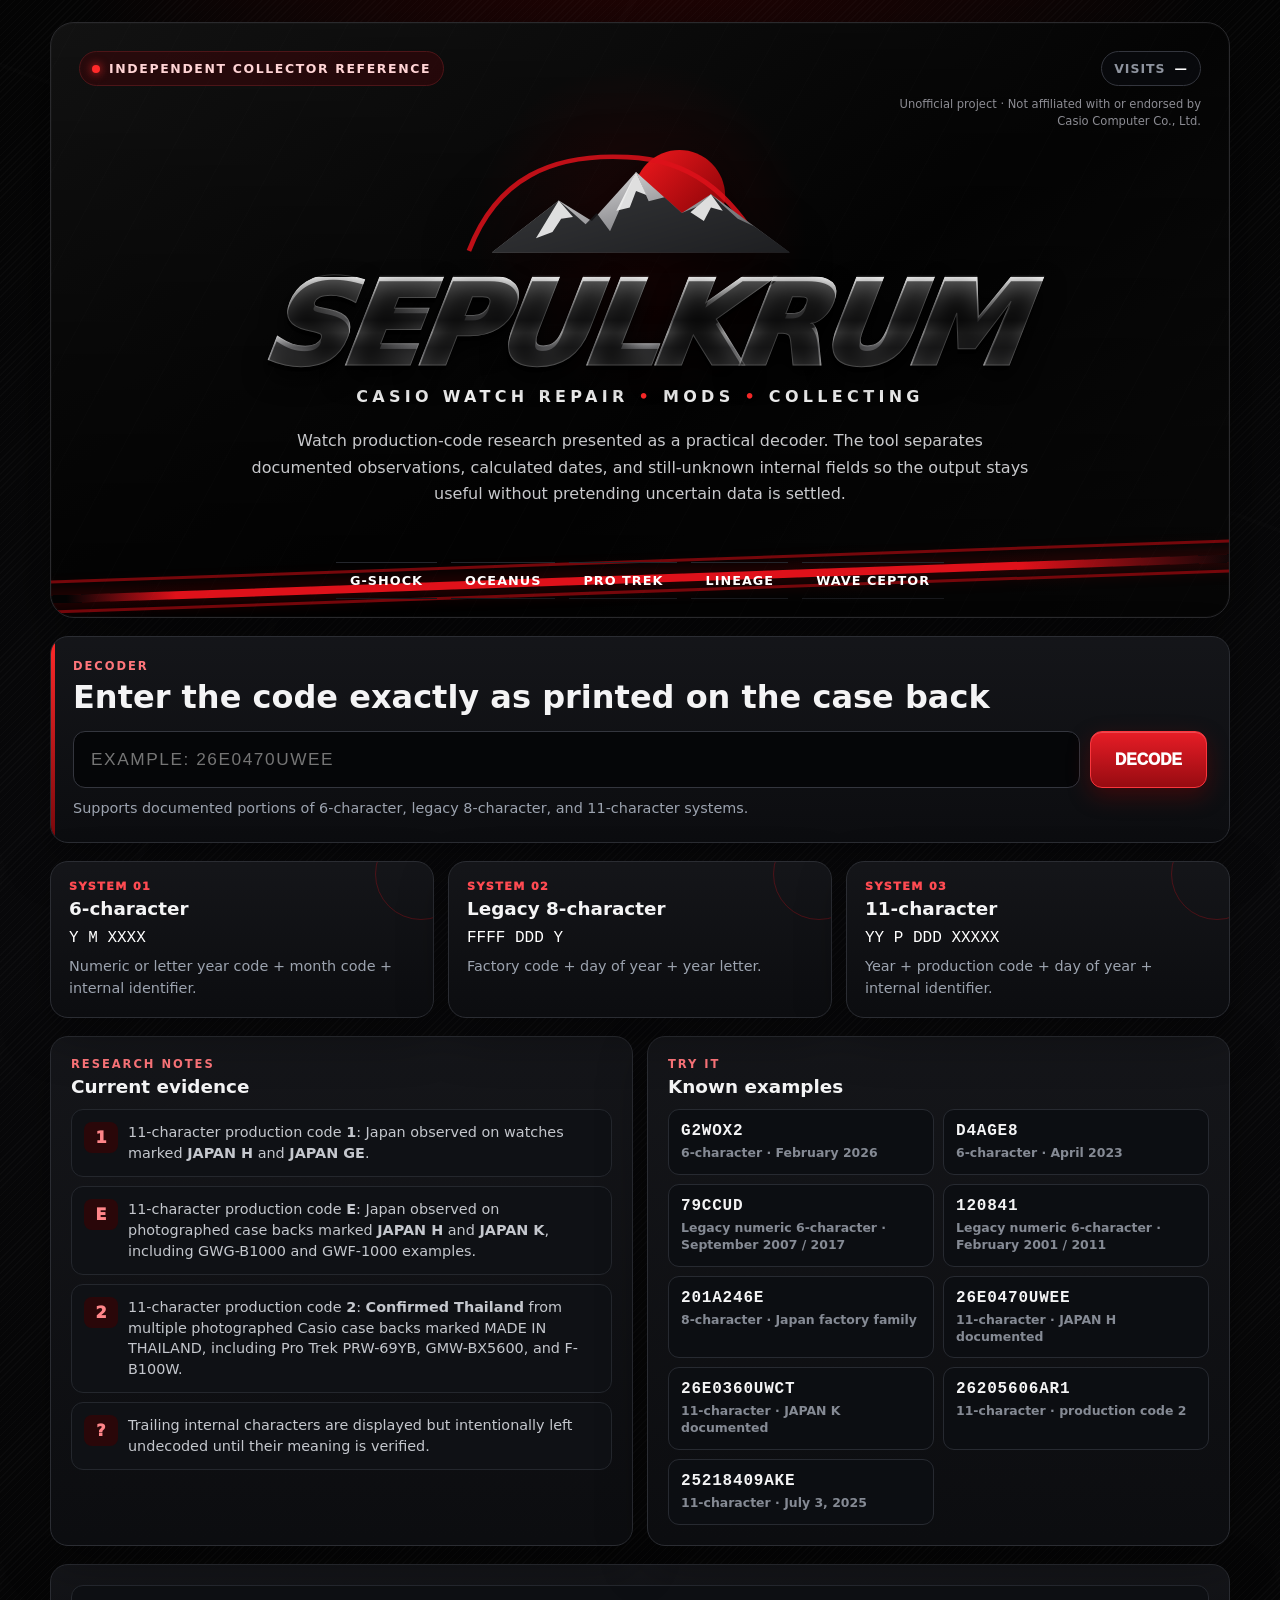
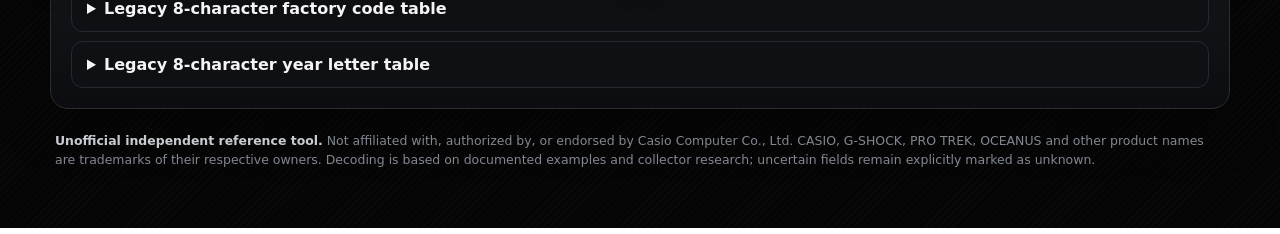
==== commit 626b6501: "Add files via upload" ====
--- a/index.html
+++ b/index.html
@@ -1,10 +1,633 @@
-<!doctype html><html lang="en"><head><meta charset="utf-8"><meta name="viewport" content="width=device-width,initial-scale=1"><title>Casio Model Prefix Reference | SEPULKRUM</title><style>:root{color-scheme:dark}*{box-sizing:border-box}body{margin:0;background:radial-gradient(ellipse at top,#370b12,#09090b 48%);color:#f4f4f6;font:16px/1.5 system-ui,sans-serif}main{max-width:1050px;margin:auto;padding:20px 16px 60px}header,.panel{background:#121317;border:1px solid #393940;border-radius:18px;padding:25px;margin-bottom:18px}header{text-align:center}h1{font-size:clamp(1.6rem,5vw,2.7rem);margin:8px 0}h2{margin:0 0 12px}.brand{font-weight:1000;letter-spacing:.04em;font-size:clamp(2.4rem,9vw,5rem);color:#e8e8ea;text-shadow:3px 4px #7d141c}.red{color:#ff666e}.muted,p{color:#bcbec7}a{color:#ff9298}.controls{display:flex;flex-wrap:wrap;gap:10px}input,select,button{border-radius:10px;padding:13px;font:inherit}input,select{background:#08090b;border:1px solid #53535b;color:#fff}input{flex:1;min-width:190px}button{background:#841821;border:1px solid #d44;color:#fff;cursor:pointer}.grid{display:grid;grid-template-columns:repeat(auto-fill,minmax(240px,1fr));gap:12px;margin-top:18px}.item{background:#0b0c0f;border:1px solid #34353d;border-radius:12px;padding:16px}.item strong{font-size:1.8rem}.family{color:#ff8d94;font-size:.75rem;letter-spacing:.08em;text-transform:uppercase;font-weight:bold}.example{font-size:.88rem;color:#a8abb3}.note{border-left:3px solid #f33;padding:12px;background:#201519;margin:16px 0;color:#ddd}.small{font-size:.85rem;color:#a9abb4}</style></head><body><main><header><div class="brand">SEPULKRUM</div><div class="red">INDEPENDENT CASIO COLLECTOR REFERENCE</div><h1>CASIO MODEL PREFIX DECODER</h1><p>G-SHOCK · PRO TREK · OCEANUS · EDIFICE · BABY-G · VINTAGE</p><a href="../">← Back to Watch Code Decoder</a></header><section class="panel"><h2>Search model prefixes</h2><div class="controls"><input id="q" placeholder="Try GWG, OCW, DW-5600, PRW-3500…" aria-label="Model prefix or model number"><select id="category" aria-label="Watch family"><option value="">All families</option></select><button id="reset">Clear</button></div><div id="count" class="small" aria-live="polite"></div><div class="note">Prefixes identify model families, not factory codes or production dates. These descriptions do not claim that individual letters have officially documented meanings. Features and naming conventions vary by model and era.</div><div id="results" class="grid"></div></section><section class="panel"><h2>About this reference</h2><p>This independent lookup provides common model-family associations and representative examples. It is not an exhaustive historical catalog. A prefix match does not confirm every specification of an individual watch.</p><p>For model-specific verification, consult <a href="https://support.casio.com/">Casio manuals</a>, <a href="https://www.casio.com/">Casio product information</a>, and <a href="https://gshock.casio.com/">G-SHOCK official information</a>.</p><p class="small">Unofficial reference. Not affiliated with or endorsed by Casio Computer Co., Ltd. Casio and product-family names are trademarks of their respective owners.</p></section></main><script>
-const entries=[
-['G-SHOCK','DW','Classic digital G-SHOCK family','DW-5600'],['G-SHOCK','GA','Analog-digital G-SHOCK family','GA-2100'],['G-SHOCK','G','G-SHOCK models; features vary','G-5600'],['G-SHOCK','GW','G-SHOCK models commonly featuring radio time reception','GW-5000'],['G-SHOCK','GMW','Full-metal G-SHOCK family','GMW-B5000'],['G-SHOCK','MRG','MR-G premium G-SHOCK','MRG-B5000'],['G-SHOCK','MTG','MT-G premium G-SHOCK','MTG-B3000'],['G-SHOCK','GM','Metal-covered G-SHOCK family','GM-2100'],['G-SHOCK','GST','G-STEEL family','GST-B400'],['G-SHOCK','GBD','G-SQUAD fitness family','GBD-200'],['G-SHOCK','GBA','G-SQUAD analog-digital family','GBA-900'],['G-SHOCK','GBX','G-LIDE sports family','GBX-100'],['G-SHOCK','GWF','FROGMAN family','GWF-1000'],['G-SHOCK','GG','MUDMASTER family','GG-B100'],['G-SHOCK','GWG','MUDMASTER family','GWG-1000'],['G-SHOCK','GPR','RANGEMAN family','GPR-B1000'],['G-SHOCK','GX','Oversized G-SHOCK family','GX-56'],['G-SHOCK','GR','GRAVITYMASTER family','GR-B200'],['G-SHOCK','GWX','G-LIDE radio-controlled solar models','GWX-5600'],['G-SHOCK','GWN','GULFMASTER family','GWN-1000'],
-['PRO TREK / PATHFINDER','PRG','PRO TREK outdoor watches','PRG-240'],['PRO TREK / PATHFINDER','PRW','PRO TREK radio-controlled watches','PRW-3500'],['PRO TREK / PATHFINDER','PRT','PRO TREK outdoor watches','PRT-B50'],['PRO TREK / PATHFINDER','PAG','Pathfinder outdoor watches','PAG-240'],['PRO TREK / PATHFINDER','PAW','Pathfinder radio-controlled watches','PAW-1500'],
-['OCEANUS / LINEAGE','OCW','OCEANUS premium watches','OCW-S7000'],['OCEANUS / LINEAGE','OC','Earlier OCEANUS watches','OC-500'],['OCEANUS / LINEAGE','LCW','LINEAGE watches','LCW-M100'],['OCEANUS / LINEAGE','LIW','LINEAGE watches','LIW-M610'],
-['EDIFICE','EF','EDIFICE watches','EF-527'],['EDIFICE','EFR','EDIFICE watches','EFR-571'],['EDIFICE','ECB','EDIFICE connected watches','ECB-900'],['EDIFICE','EQB','EDIFICE connected watches','EQB-1000'],['EDIFICE','EFS','EDIFICE solar watches','EFS-S570'],
-['BABY-G','BG','BABY-G digital family','BG-169'],['BABY-G','BGA','BABY-G analog-digital family','BGA-110'],['BABY-G','MSG','G-MS family','MSG-B100'],['BABY-G','BLX','BABY-G G-LIDE family','BLX-560'],
-['STANDARD / VINTAGE','A','Classic digital watches','A168'],['STANDARD / VINTAGE','AE','Standard digital watches','AE-1200'],['STANDARD / VINTAGE','F','Basic digital watches','F-91W'],['STANDARD / VINTAGE','W','Standard digital watches','W-800H'],['STANDARD / VINTAGE','CA','Calculator watches','CA-53W'],['STANDARD / VINTAGE','DBC','Data Bank calculator watches','DBC-32'],['STANDARD / VINTAGE','DB','Data Bank watches','DB-36'],['STANDARD / VINTAGE','MTP','Standard analog watches','MTP-1302'],['STANDARD / VINTAGE','LTP','Standard analog watches','LTP-V007'],['STANDARD / VINTAGE','WVA','Wave Ceptor watches','WVA-M640'],['STANDARD / VINTAGE','WV','Wave Ceptor digital watches','WV-58'],['STANDARD / VINTAGE','SGW','Sports Gear sensor watches','SGW-100'],['STANDARD / VINTAGE','AQ','Analog-digital watches','AQ-230'],['STANDARD / VINTAGE','LA','Compact digital watches','LA-20WH'],['STANDARD / VINTAGE','LF','Classic-style digital watches','LF-20W']];
-const q=document.getElementById('q'),cat=document.getElementById('category'),out=document.getElementById('results');for(const s of [...new Set(entries.map(e=>e[0]))]){const o=document.createElement('option');o.value=s;o.textContent=s;cat.append(o)}function render(){const t=q.value.trim().toUpperCase();const hits=entries.filter(e=>(!cat.value||cat.value===e[0])&&(!t||(t.includes('-') ? (t.startsWith(e[1]+'-') && !entries.some(x=>x[1].length>e[1].length && t.startsWith(x[1]+'-'))) : e[1]===t))).sort((a,b)=>t?(Number(t.startsWith(b[1]))*b[1].length-Number(t.startsWith(a[1]))*a[1].length):0);document.getElementById('count').textContent=hits.length+' of '+entries.length+' prefixes';out.replaceChildren();if(!hits.length){const p=document.createElement('p');p.textContent='No match in this reference. This does not mean the model is invalid.';out.append(p)}for(const e of hits){const card=document.createElement('article');card.className='item';const family=document.createElement('div');family.className='family';family.textContent=e[0];const name=document.createElement('strong');name.textContent=e[1];const desc=document.createElement('p');desc.textContent=e[2];const example=document.createElement('div');example.className='example';example.textContent='Example: '+e[3];card.append(family,name,desc,example);out.append(card)}}q.addEventListener('input',render);cat.addEventListener('change',render);document.getElementById('reset').addEventListener('click',()=>{q.value='';cat.value='';render()});render();
-</script></body></html>
+
+<!DOCTYPE html>
+<html lang="en">
+<head>
+<meta charset="UTF-8">
+<meta name="viewport" content="width=device-width, initial-scale=1.0">
+<meta name="theme-color" content="#090909">
+<title>Sepulkrum Watch Code Decoder</title>
+<meta name="description" content="Independent reference tool for decoding Casio watch production and batch codes.">
+<style>
+:root{
+  --bg:#060606;
+  --bg2:#0d0d0f;
+  --panel:#101114;
+  --panel2:#16181d;
+  --line:#2b2d33;
+  --text:#f4f4f5;
+  --muted:#9ca3af;
+  --red:#df111a;
+  --red2:#ff2a2a;
+  --red-dark:#76070b;
+  --silver1:#f7f7f7;
+  --silver2:#9b9b9b;
+  --silver3:#3a3a3a;
+  --good:#56d17c;
+  --amber:#f2b84b;
+}
+*{box-sizing:border-box}
+html{scroll-behavior:smooth}
+body{
+  margin:0;
+  color:var(--text);
+  font-family:Inter,system-ui,-apple-system,BlinkMacSystemFont,"Segoe UI",Roboto,Arial,sans-serif;
+  background:
+    radial-gradient(circle at 50% -10%, rgba(170,0,0,.22), transparent 28%),
+    repeating-linear-gradient(135deg, rgba(255,255,255,.018) 0 1px, transparent 1px 5px),
+    linear-gradient(180deg,#050505 0%,#09090b 50%,#050505 100%);
+  min-height:100vh;
+}
+body:before{
+  content:"";
+  position:fixed; inset:0;
+  pointer-events:none;
+  opacity:.32;
+  background:
+    linear-gradient(120deg,transparent 0 35%,rgba(255,255,255,.018) 35% 35.4%,transparent 35.4% 100%),
+    linear-gradient(20deg,transparent 0 61%,rgba(255,255,255,.014) 61% 61.3%,transparent 61.3% 100%);
+  mix-blend-mode:screen;
+}
+.wrap{width:min(1180px,calc(100% - 28px));margin:0 auto;padding:22px 0 58px}
+.hero{
+  position:relative;
+  overflow:hidden;
+  border:1px solid #2a2a2d;
+  border-radius:24px;
+  min-height:430px;
+  background:
+    linear-gradient(180deg,rgba(0,0,0,.14),rgba(0,0,0,.72)),
+    radial-gradient(circle at 50% 35%,rgba(205,0,0,.18),transparent 24%),
+    linear-gradient(145deg,#151515,#050505 58%,#121212);
+  box-shadow:0 24px 70px rgba(0,0,0,.55), inset 0 0 0 1px rgba(255,255,255,.02);
+}
+.hero:after{
+  content:"";
+  position:absolute; inset:0;
+  pointer-events:none;
+  background:repeating-linear-gradient(118deg,transparent 0 22px,rgba(255,255,255,.015) 22px 23px,transparent 23px 48px);
+  opacity:.5;
+}
+.red-sweep{
+  position:absolute;
+  left:-8%; right:-8%; bottom:34px; height:8px;
+  transform:rotate(-2deg);
+  background:linear-gradient(90deg,transparent 0 8%,var(--red) 16% 78%,transparent 94%);
+  box-shadow:0 0 20px rgba(255,0,0,.35);
+}
+.red-sweep:before,.red-sweep:after{
+  content:"";position:absolute;height:3px;background:var(--red-dark);left:0;right:0;
+}
+.red-sweep:before{top:-15px}.red-sweep:after{top:15px}
+.hero-inner{position:relative;z-index:2;padding:28px 28px 24px}
+.topline{display:flex;justify-content:space-between;gap:18px;align-items:flex-start}
+.topline-right{display:flex;align-items:flex-end;gap:10px;flex-direction:column}
+.badge{
+  display:inline-flex;align-items:center;gap:9px;
+  padding:9px 12px;border:1px solid #4d1518;border-radius:999px;
+  background:rgba(67,4,7,.45);color:#ffd4d5;font-weight:800;font-size:.78rem;
+  text-transform:uppercase;letter-spacing:.13em
+}
+.badge-dot{width:8px;height:8px;border-radius:50%;background:var(--red2);box-shadow:0 0 10px var(--red2)}
+.disclaimer-mini{color:#8c8c93;font-size:.72rem;text-align:right;max-width:320px;line-height:1.45}
+.visit-badge{display:inline-flex;align-items:center;gap:9px;padding:9px 12px;border:1px solid #34363e;border-radius:999px;background:rgba(10,12,16,.72);color:#d7d9de;font-weight:800;font-size:.78rem;letter-spacing:.08em;text-transform:uppercase;white-space:nowrap}
+.visit-badge .visit-label{color:#8f949f}.visit-badge .visit-number{color:#fff;font-variant-numeric:tabular-nums}
+.emblem{display:flex;justify-content:center;margin-top:10px}
+.emblem svg{width:min(410px,82vw);height:auto;filter:drop-shadow(0 14px 24px rgba(0,0,0,.65))}
+.brand-word{
+  margin:0 auto;
+  text-align:center;
+  font-size:clamp(3.1rem,9vw,7.3rem);
+  line-height:.85;
+  font-weight:1000;
+  font-style:italic;
+  letter-spacing:-.045em;
+  transform:skewX(-8deg);
+  background:
+    linear-gradient(180deg,#fafafa 0%,#bdbdbd 20%,#6f6f72 44%,#ededed 57%,#8f8f93 72%,#f3f3f3 100%);
+  -webkit-background-clip:text;
+  background-clip:text;
+  color:transparent;
+  -webkit-text-stroke:1px rgba(255,255,255,.18);
+  text-shadow:0 5px 0 rgba(0,0,0,.6),0 12px 24px rgba(0,0,0,.85);
+}
+.brand-sub{
+  text-align:center;
+  margin-top:12px;
+  color:#ececec;
+  font-size:clamp(.72rem,2.2vw,1rem);
+  font-weight:800;
+  letter-spacing:.27em;
+  text-transform:uppercase
+}
+.brand-sub .dot{color:var(--red2)}
+.hero-copy{
+  max-width:780px;
+  margin:22px auto 0;
+  text-align:center;
+  color:#c8c9cc;
+  line-height:1.65;
+  font-size:1rem
+}
+.brand-strip{
+  position:relative;z-index:3;
+  display:flex;justify-content:center;flex-wrap:wrap;gap:10px 14px;
+  padding:15px 18px 18px;margin-top:16px
+}
+.brand-chip{
+  border-top:1px solid #24262c;border-bottom:1px solid #18191d;
+  padding:10px 14px;color:#b9bbc0;font-weight:900;letter-spacing:.08em;
+  text-transform:uppercase;font-size:.8rem
+}
+.brand-chip strong{color:#fff}
+.panel{
+  background:linear-gradient(180deg,rgba(21,22,26,.97),rgba(12,13,16,.98));
+  border:1px solid var(--line);
+  border-radius:18px;
+  box-shadow:0 18px 48px rgba(0,0,0,.35);
+}
+.decoder{
+  margin-top:18px;padding:22px;position:relative;overflow:hidden
+}
+.decoder:before{
+  content:"";position:absolute;left:0;top:0;bottom:0;width:4px;
+  background:linear-gradient(var(--red2),var(--red-dark))
+}
+.section-kicker{
+  color:#ff767b;font-size:.72rem;font-weight:900;letter-spacing:.17em;
+  text-transform:uppercase;margin-bottom:5px
+}
+h1,h2,h3{margin:0}
+.decoder h2{font-size:clamp(1.35rem,4vw,2rem);margin-bottom:15px}
+.input-row{display:grid;grid-template-columns:1fr auto;gap:10px}
+input{
+  width:100%;background:#050608;border:1px solid #34363e;color:white;
+  padding:17px;border-radius:12px;font-size:1.08rem;letter-spacing:.09em;text-transform:uppercase;outline:none
+}
+input:focus{border-color:#9b2529;box-shadow:0 0 0 3px rgba(223,17,26,.14)}
+button{
+  border:1px solid #fa363d;background:linear-gradient(180deg,#e71d26,#970b11);
+  color:#fff;border-radius:12px;padding:0 24px;font-weight:950;font-size:.98rem;cursor:pointer;
+  box-shadow:0 8px 22px rgba(150,0,0,.34),inset 0 1px rgba(255,255,255,.2)
+}
+button:hover{filter:brightness(1.08)}
+.hint{margin:10px 0 0;color:var(--muted);font-size:.9rem;line-height:1.5}
+.result{display:none;margin-top:16px;padding:22px}
+.result.show{display:block}
+.result-code{font-size:clamp(1.7rem,6vw,3rem);font-weight:950;letter-spacing:.08em;margin-bottom:10px}
+.status{display:inline-block;padding:6px 10px;border-radius:999px;font-size:.78rem;font-weight:900;margin-bottom:14px}
+.status.confirmed{background:rgba(86,209,124,.12);color:#a4f2bc;border:1px solid rgba(86,209,124,.32)}
+.status.observed{background:rgba(242,184,75,.12);color:#ffd47d;border:1px solid rgba(242,184,75,.32)}
+.status.unknown{background:rgba(130,137,150,.15);color:#d8dce4;border:1px solid rgba(130,137,150,.32)}
+.data-grid{display:grid;grid-template-columns:repeat(2,minmax(0,1fr));gap:10px}
+.item{
+  background:linear-gradient(180deg,#15171c,#101116);
+  border:1px solid #262930;border-radius:13px;padding:14px
+}
+.item b{display:block;color:#8f949f;font-size:.75rem;text-transform:uppercase;letter-spacing:.08em;margin-bottom:5px}
+.note{margin-top:12px;color:#c1c4ca;line-height:1.55}
+.systems{display:grid;grid-template-columns:repeat(3,minmax(0,1fr));gap:14px;margin-top:18px}
+.system-card{
+  padding:18px;position:relative;overflow:hidden
+}
+.system-card:after{
+  content:"";position:absolute;right:-34px;top:-34px;width:90px;height:90px;border-radius:50%;
+  border:1px solid rgba(223,17,26,.28)
+}
+.system-no{
+  color:#ff4b52;font-weight:1000;font-size:.7rem;letter-spacing:.12em;text-transform:uppercase
+}
+.system-card h3{margin-top:5px;font-size:1.15rem}
+.system-format{margin-top:10px;font-family:ui-monospace,SFMono-Regular,Menlo,Consolas,monospace;color:#fff}
+.system-card p{color:var(--muted);line-height:1.5;margin:9px 0 0;font-size:.9rem}
+.bottom-grid{display:grid;grid-template-columns:1fr 1fr;gap:14px;margin-top:18px}
+.content-panel{padding:20px}
+.content-panel h2{font-size:1.15rem;margin-bottom:12px}
+.evidence-grid{display:grid;gap:9px}
+.evidence{
+  display:grid;grid-template-columns:auto 1fr;gap:10px;align-items:start;
+  padding:12px;border:1px solid #24272d;border-radius:12px;background:#0f1115
+}
+.evidence-tag{
+  min-width:34px;text-align:center;padding:6px;border-radius:8px;
+  background:#2a0709;color:#ff8589;font-weight:1000
+}
+.evidence p{margin:0;color:#c4c7cd;line-height:1.45;font-size:.9rem}
+.examples{display:grid;grid-template-columns:repeat(2,minmax(0,1fr));gap:9px}
+.example{
+  border:1px solid #272a31;background:#0c0e12;border-radius:11px;padding:12px;cursor:pointer;
+  font-family:ui-monospace,SFMono-Regular,Menlo,Consolas,monospace;font-weight:900;letter-spacing:.05em
+}
+.example:hover{border-color:#6e171a}
+.example span{display:block;margin-top:5px;color:#858a94;font:600 .78rem/1.35 Inter,system-ui,sans-serif;letter-spacing:0}
+.tables{margin-top:18px;padding:20px}
+details{border:1px solid #262930;background:#0e1014;border-radius:12px;padding:13px 15px}
+details+details{margin-top:9px}
+summary{cursor:pointer;font-weight:850}
+table{width:100%;border-collapse:collapse;margin-top:10px;font-size:.9rem}
+th,td{padding:9px;border-bottom:1px solid #23262d;text-align:left}
+th{color:#8f949e;text-transform:uppercase;font-size:.72rem;letter-spacing:.06em}
+code{background:#090b0e;border:1px solid #292c33;color:#fff;padding:2px 6px;border-radius:6px}
+footer{padding:22px 5px 0;color:#828791;font-size:.78rem;line-height:1.55}
+footer strong{color:#c8cbd1}
+@media(max-width:880px){
+  .systems,.bottom-grid,.data-grid{grid-template-columns:1fr}
+  .topline{flex-direction:column}
+  .topline-right{align-items:flex-start}
+  .disclaimer-mini{text-align:left}
+}
+@media(max-width:620px){
+  .wrap{width:min(1180px,calc(100% - 16px));padding-top:10px}
+  .hero-inner{padding:18px 14px 16px}
+  .hero{border-radius:18px;min-height:0}
+  .brand-word{font-size:clamp(2.75rem,15vw,5rem)}
+  .brand-sub{letter-spacing:.14em}
+  .input-row{grid-template-columns:1fr}
+  button{padding:14px 18px}
+  .decoder,.result,.content-panel,.tables{padding:16px}
+  .brand-strip{gap:2px 6px;padding-bottom:10px}
+  .brand-chip{font-size:.68rem;padding:8px 10px}
+  .examples{grid-template-columns:1fr}
+}
+</style>
+</head>
+<body>
+<main class="wrap">
+
+<section class="hero">
+  <div class="hero-inner">
+    <div class="topline">
+      <div class="badge"><span class="badge-dot"></span> Independent collector reference</div>
+      <div class="topline-right">
+        <div class="visit-badge" title="Total decoder visits"><span class="visit-label">Visits</span><span class="visit-number" id="visitCount">—</span></div>
+        <div class="disclaimer-mini">Unofficial project · Not affiliated with or endorsed by Casio Computer Co., Ltd.</div>
+      </div>
+    </div>
+
+    <div class="emblem" aria-hidden="true">
+      <svg viewBox="0 0 520 175" role="img">
+        <defs>
+          <linearGradient id="mount" x1="0" y1="0" x2="1" y2="1">
+            <stop offset="0" stop-color="#f5f5f5"/>
+            <stop offset=".48" stop-color="#9c9c9f"/>
+            <stop offset="1" stop-color="#404044"/>
+          </linearGradient>
+          <linearGradient id="sun" x1="0" y1="0" x2="1" y2="1">
+            <stop offset="0" stop-color="#ff1a1f"/>
+            <stop offset="1" stop-color="#7d0004"/>
+          </linearGradient>
+        </defs>
+        <circle cx="310" cy="72" r="58" fill="url(#sun)" opacity=".95"/>
+        <path d="M43 142 C78 50 148 18 244 23 C323 26 374 67 417 142" fill="none" stroke="#df111a" stroke-width="6" opacity=".85"/>
+        <path d="M72 144 L157 78 L199 104 L255 42 L313 94 L350 70 L450 144 Z" fill="url(#mount)"/>
+        <path d="M157 78 L191 108 L205 94 L222 117 L255 42 L271 79 L291 74 L313 94 L332 86 L350 70 L384 101 L405 111 L450 144 L72 144 Z" fill="#18191c" opacity=".85"/>
+        <path d="M128 126 L157 78 L175 99 L160 101 L149 118 Z M230 91 L255 42 L268 71 L255 66 L247 87 Z M324 93 L350 70 L365 91 L350 87 L341 104 Z" fill="#f2f2f2" opacity=".9"/>
+      </svg>
+    </div>
+
+    <div class="brand-word">SEPULKRUM</div>
+    <div class="brand-sub">CASIO WATCH REPAIR <span class="dot">•</span> MODS <span class="dot">•</span> COLLECTING</div>
+    <p class="hero-copy">
+      Watch production-code research presented as a practical decoder. The tool separates documented observations,
+      calculated dates, and still-unknown internal fields so the output stays useful without pretending uncertain data is settled.
+    </p>
+  </div>
+
+  <div class="brand-strip">
+    <div class="brand-chip"><strong>G-SHOCK</strong></div>
+    <div class="brand-chip"><strong>OCEANUS</strong></div>
+    <div class="brand-chip"><strong>PRO TREK</strong></div>
+    <div class="brand-chip"><strong>LINEAGE</strong></div>
+    <div class="brand-chip"><strong>WAVE CEPTOR</strong></div>
+  </div>
+  <div class="red-sweep"></div>
+</section>
+
+<section class="panel decoder">
+  <div class="section-kicker">Decoder</div>
+  <h2>Enter the code exactly as printed on the case back</h2>
+  <div class="input-row">
+    <input id="codeInput" autocomplete="off" placeholder="Example: 26E0470UWEE" maxlength="24">
+    <button id="decodeBtn">DECODE</button>
+  </div>
+  <p class="hint">Supports documented portions of 6-character, legacy 8-character, and 11-character systems.</p>
+</section>
+
+<section id="result" class="panel result" aria-live="polite">
+  <div id="resultCode" class="result-code"></div>
+  <div id="resultStatus"></div>
+  <div id="resultGrid" class="data-grid"></div>
+  <div id="resultNote" class="note"></div>
+</section>
+
+<section class="systems">
+  <article class="panel system-card">
+    <div class="system-no">System 01</div>
+    <h3>6-character</h3>
+    <div class="system-format">Y M XXXX</div>
+    <p>Numeric or letter year code + month code + internal identifier.</p>
+  </article>
+  <article class="panel system-card">
+    <div class="system-no">System 02</div>
+    <h3>Legacy 8-character</h3>
+    <div class="system-format">FFFF DDD Y</div>
+    <p>Factory code + day of year + year letter.</p>
+  </article>
+  <article class="panel system-card">
+    <div class="system-no">System 03</div>
+    <h3>11-character</h3>
+    <div class="system-format">YY P DDD XXXXX</div>
+    <p>Year + production code + day of year + internal identifier.</p>
+  </article>
+</section>
+
+<section class="bottom-grid">
+  <section class="panel content-panel">
+    <div class="section-kicker">Research notes</div>
+    <h2>Current evidence</h2>
+    <div class="evidence-grid">
+      <div class="evidence"><div class="evidence-tag">1</div><p>11-character production code <strong>1</strong>: Japan observed on watches marked <strong>JAPAN H</strong> and <strong>JAPAN GE</strong>.</p></div>
+      <div class="evidence"><div class="evidence-tag">E</div><p>11-character production code <strong>E</strong>: Japan observed on photographed case backs marked <strong>JAPAN H</strong> and <strong>JAPAN K</strong>, including GWG-B1000 and GWF-1000 examples.</p></div>
+      <div class="evidence"><div class="evidence-tag">2</div><p>11-character production code <strong>2</strong>: <strong>Confirmed Thailand</strong> from multiple photographed Casio case backs marked MADE IN THAILAND, including Pro Trek PRW-69YB, GMW-BX5600, and F-B100W.</p></div>
+      <div class="evidence"><div class="evidence-tag">?</div><p>Trailing internal characters are displayed but intentionally left undecoded until their meaning is verified.</p></div>
+    </div>
+  </section>
+
+  <section class="panel content-panel">
+    <div class="section-kicker">Try it</div>
+    <h2>Known examples</h2>
+    <div class="examples">
+      <div class="example" data-code="G2WOX2">G2WOX2<span>6-character · February 2026</span></div>
+      <div class="example" data-code="D4AGE8">D4AGE8<span>6-character · April 2023</span></div>
+      <div class="example" data-code="79CCUD">79CCUD<span>Legacy numeric 6-character · September 2007 / 2017</span></div>
+      <div class="example" data-code="120841">120841<span>Legacy numeric 6-character · February 2001 / 2011</span></div>
+      <div class="example" data-code="201A246E">201A246E<span>8-character · Japan factory family</span></div>
+      <div class="example" data-code="26E0470UWEE">26E0470UWEE<span>11-character · JAPAN H documented</span></div>
+      <div class="example" data-code="26E0360UWCT">26E0360UWCT<span>11-character · JAPAN K documented</span></div>
+      <div class="example" data-code="26205606AR1">26205606AR1<span>11-character · production code 2</span></div>
+      <div class="example" data-code="25218409AKE">25218409AKE<span>11-character · July 3, 2025</span></div>
+    </div>
+  </section>
+</section>
+
+<section class="panel tables">
+  <details>
+    <summary>Legacy 8-character factory code table</summary>
+    <table>
+      <thead><tr><th>Factory code</th><th>Observed country</th></tr></thead>
+      <tbody id="factoryTableBody"></tbody>
+    </table>
+  </details>
+  <details>
+    <summary>Legacy 8-character year letter table</summary>
+    <p class="note">The legacy 8-character final letter follows the same 10-year cycle value as the first digit of the older numeric 6-character system: J↔0, A↔1, B↔2, C↔3, D↔4, E↔5, F↔6, G↔7, H↔8, I↔9.</p>
+    <table>
+      <thead><tr><th>8-character year letter</th><th>Matching numeric 6-character digit</th><th>Possible years</th></tr></thead>
+      <tbody id="yearTableBody"></tbody>
+    </table>
+  </details>
+</section>
+
+<footer>
+  <strong>Unofficial independent reference tool.</strong>
+  Not affiliated with, authorized by, or endorsed by Casio Computer Co., Ltd.
+  CASIO, G-SHOCK, PRO TREK, OCEANUS and other product names are trademarks of their respective owners.
+  Decoding is based on documented examples and collector research; uncertain fields remain explicitly marked as unknown.
+</footer>
+
+</main>
+
+<script>
+const year6Alpha={
+  A:2020,B:2021,C:2022,D:2023,E:2024,F:2025,G:2026
+};
+
+const year6Numeric={
+  "0":[2000,2010],
+  "1":[2001,2011],
+  "2":[2002,2012],
+  "3":[2003,2013],
+  "4":[2004,2014],
+  "5":[2005,2015],
+  "6":[2006,2016],
+  "7":[2007,2017],
+  "8":[2008,2018],
+  "9":[2009,2019]
+};
+
+const month6={
+  "1":"January","2":"February","3":"March","4":"April","5":"May","6":"June",
+  "7":"July","8":"August","9":"September","0":"October","A":"November","B":"December"
+};
+
+const production11={
+  "1":{text:"Japan",confidence:"Observed",detail:"Observed with JAPAN H and JAPAN GE case-back markings."},
+  "E":{text:"Japan",confidence:"Observed",detail:"Observed on photographed Japan case backs marked JAPAN H and JAPAN K, including GWG-B1000 and GWF-1000 examples."},
+  "2":{text:"Thailand",confidence:"Confirmed",detail:"Confirmed by multiple photographed Casio case backs marked MADE IN THAILAND, including Pro Trek PRW-69YB, GMW-BX5600, and F-B100W."}
+};
+
+const legacyFactories={
+  "001A":"Japan","001B":"Japan","001C":"Japan","001D":"Japan",
+  "002A":"Thailand",
+  "003A":"China","004A":"China","006A":"China",
+  "201A":"Japan","201B":"Japan","201C":"Japan","201D":"Japan","201E":"Japan",
+  "202A":"Thailand","204A":"China",
+  "211B":"Japan","212A":"Thailand",
+  "221B":"Japan","221C":"Japan","221D":"Japan","222A":"Thailand",
+  "302A":"Thailand","304Y":"China",
+  "G11A":"Japan","G21D":"Japan"
+};
+
+const legacyYears={
+  "J":[2000,2010,2020],
+  "A":[2001,2011,2021],
+  "B":[2002,2012,2022],
+  "C":[2003,2013,2023],
+  "D":[2004,2014,2024],
+  "E":[2005,2015,2025],
+  "F":[2006,2016],
+  "G":[2007,2017],
+  "H":[2008,2018],
+  "I":[2009,2019]
+};
+
+const legacyYearToNumericDigit={
+  "J":"0","A":"1","B":"2","C":"3","D":"4",
+  "E":"5","F":"6","G":"7","H":"8","I":"9"
+};
+
+function field(label,value){return `<div class="item"><b>${label}</b>${value}</div>`}
+
+function dayOfYearToDate(year,day){
+  const max=((year%4===0&&year%100!==0)||year%400===0)?366:365;
+  if(day<1||day>max)return null;
+  const d=new Date(Date.UTC(year,0,day));
+  return d.toLocaleDateString("en-US",{timeZone:"UTC",year:"numeric",month:"long",day:"numeric"});
+}
+
+function showResult(code,items,statusClass,statusText,note){
+  document.getElementById("resultCode").textContent=code;
+  document.getElementById("resultGrid").innerHTML=items.join("");
+  document.getElementById("resultStatus").innerHTML=`<span class="status ${statusClass}">${statusText}</span>`;
+  document.getElementById("resultNote").textContent=note||"";
+  document.getElementById("result").classList.add("show");
+  document.getElementById("result").scrollIntoView({behavior:"smooth",block:"start"});
+}
+
+function decode6(code){
+  const y=code[0],m=code[1],internal=code.slice(2),month=month6[m];
+
+  if(/^\d$/.test(y)){
+    const years=year6Numeric[y]||[];
+    if(!month||!years.length){
+      showResult(code,[
+        field("Format","Legacy numeric 6-character code"),
+        field("Year digit",`${y} — not verified in current dataset`),
+        field("Month code",`${m} — not verified in current dataset`),
+        field("Internal code",internal)
+      ],"unknown","Partially decoded","The code shape is recognized, but one or more values are not yet verified.");
+      return;
+    }
+
+    const possibleMonths=years.map(year=>`${month} ${year}`).join("<br>");
+    showResult(code,[
+      field("Format","Legacy numeric 6-character code"),
+      field("Year digit",`${y} = ${years.join(" / ")}`),
+      field("Month",`${m} = ${month}`),
+      field("Possible production dates",possibleMonths),
+      field("Internal code",`${internal} — meaning not yet decoded`)
+    ],"observed","Legacy numeric format recognized",
+      "The first digit follows a 10-year cycle. Use the watch model and production era to choose the correct decade.");
+    return;
+  }
+
+  const year=year6Alpha[y];
+  if(!year||!month){
+    showResult(code,[
+      field("Format","6-character production code"),
+      field("Year code",`${y} — not verified in current dataset`),
+      field("Month code",`${m} — not verified in current dataset`),
+      field("Internal code",internal)
+    ],"unknown","Partially decoded","The code shape is recognized, but one or more values are not yet verified.");
+    return;
+  }
+
+  showResult(code,[
+    field("Format","6-character production code"),
+    field("Year",`${y} = ${year}`),
+    field("Month",`${m} = ${month}`),
+    field("Production date",`${month} ${year}`),
+    field("Internal code",`${internal} — meaning not yet decoded`)
+  ],"confirmed","Verified format fields","The final four characters are intentionally left unexplained until verified.");
+}
+function decode8(code){
+  const factory=code.slice(0,4);
+  const dayStr=code.slice(4,7);
+  const yearLetter=code[7];
+  const day=parseInt(dayStr,10);
+  const country=legacyFactories[factory];
+  const years=legacyYears[yearLetter]||[];
+  const matchingDigit=legacyYearToNumericDigit[yearLetter];
+
+  const possibleDates=years.map(y=>{
+    const date=dayOfYearToDate(y,day);
+    return date||`${y} — invalid day ${dayStr}`;
+  }).join("<br>");
+
+  showResult(code,[
+    field("Format","Legacy 8-character code"),
+    field("Factory code",`${factory}${country?` = ${country}`:" = unknown"}`),
+    field("Day of year",dayStr),
+    field("Year letter",`${yearLetter}${years.length?` = ${years.join(" / ")}`:" = unknown"}`),
+    field("Matching numeric 6-character year digit",matchingDigit?`${yearLetter} ↔ ${matchingDigit}`:"Unknown"),
+    field("Possible production dates",possibleDates||"Year mapping not yet available")
+  ],country?"observed":"unknown",
+    country?"Legacy format recognized":"Legacy factory code unknown",
+    "The final year letter does not identify the decade by itself. Use the model and production era to choose the correct year."
+  );
+}
+
+function decode11(code){
+  const yy=parseInt(code.slice(0,2),10);
+  const year=2000+yy;
+  const p=code[2];
+  const dayStr=code.slice(3,6);
+  const day=parseInt(dayStr,10);
+  const internal=code.slice(6);
+  const date=dayOfYearToDate(year,day);
+  const prod=production11[p];
+
+  const items=[
+    field("Format","11-character production code"),
+    field("Year",`${code.slice(0,2)} = ${year}`),
+    field("Production code",`${p} = ${prod?prod.text:"Unknown"}`),
+    field("Day of year",`${dayStr}${date?` = ${date}`:" — invalid day number"}`),
+    field("Internal code",`${internal} — meaning not yet decoded`)
+  ];
+  if(prod)items.push(field("Evidence",prod.detail));
+
+  showResult(code,items,prod?(prod.confidence==="Confirmed"?"confirmed":"observed"):"unknown",
+    prod?prod.confidence:"Production code unknown",
+    prod
+      ?"The production-code interpretation is based on documented examples, not an official Casio decoding guide."
+      :"The date portion can be decoded, but this production-code character is not yet identified in the current evidence database."
+  );
+}
+
+function decode(){
+  const input=document.getElementById("codeInput");
+  const code=input.value.trim().toUpperCase().replace(/\s+/g,"");
+  input.value=code;
+
+  if(!code){
+    showResult("No code entered",[],"unknown","Enter a code","Type the complete case-back code exactly as printed.");
+    return;
+  }
+
+  if(/^[A-Z][0-9AB][A-Z0-9]{4}$/.test(code)){decode6(code);return}
+  if(/^[0-9][0-9AB][A-Z0-9]{4}$/.test(code)){decode6(code);return}
+  if(/^[A-Z0-9]{4}\d{3}[A-J]$/.test(code)){decode8(code);return}
+  if(/^\d{2}[A-Z0-9]\d{3}[A-Z0-9]{5}$/.test(code)){decode11(code);return}
+
+  showResult(code,[field("Status","Unrecognized code format")],"unknown","Not recognized",
+    "Check the code exactly as printed on the case back. Do not add spaces or punctuation.");
+}
+
+document.getElementById("decodeBtn").addEventListener("click",decode);
+document.getElementById("codeInput").addEventListener("keydown",e=>{if(e.key==="Enter")decode()});
+document.querySelectorAll(".example").forEach(el=>{
+  el.addEventListener("click",()=>{
+    document.getElementById("codeInput").value=el.dataset.code;
+    decode();
+  });
+});
+
+const factoryBody=document.getElementById("factoryTableBody");
+Object.entries(legacyFactories).forEach(([code,country])=>{
+  const tr=document.createElement("tr");
+  tr.innerHTML=`<td><code>${code}</code></td><td>${country}</td>`;
+  factoryBody.appendChild(tr);
+});
+
+const yearBody=document.getElementById("yearTableBody");
+Object.entries(legacyYears).forEach(([letter,years])=>{
+  const tr=document.createElement("tr");
+  tr.innerHTML=`<td><code>${letter}</code></td><td><code>${legacyYearToNumericDigit[letter]||"?"}</code></td><td>${years.join(" / ")}</td>`;
+  yearBody.appendChild(tr);
+});
+</script>
+
+<script data-goatcounter="https://sepulkrumdecoder.goatcounter.com/count"
+        async src="https://gc.zgo.at/count.js"></script>
+<script>
+(function(){
+  const target=document.getElementById("visitCount");
+  if(!target)return;
+  fetch("https://sepulkrumdecoder.goatcounter.com/counter/TOTAL.json", {cache:"no-store"})
+    .then(r=>{if(!r.ok) throw new Error(); return r.json();})
+    .then(data=>{target.textContent=data.count || "0";})
+    .catch(()=>{target.textContent="—";});
+})();
+</script>
+
+</body>
+</html>
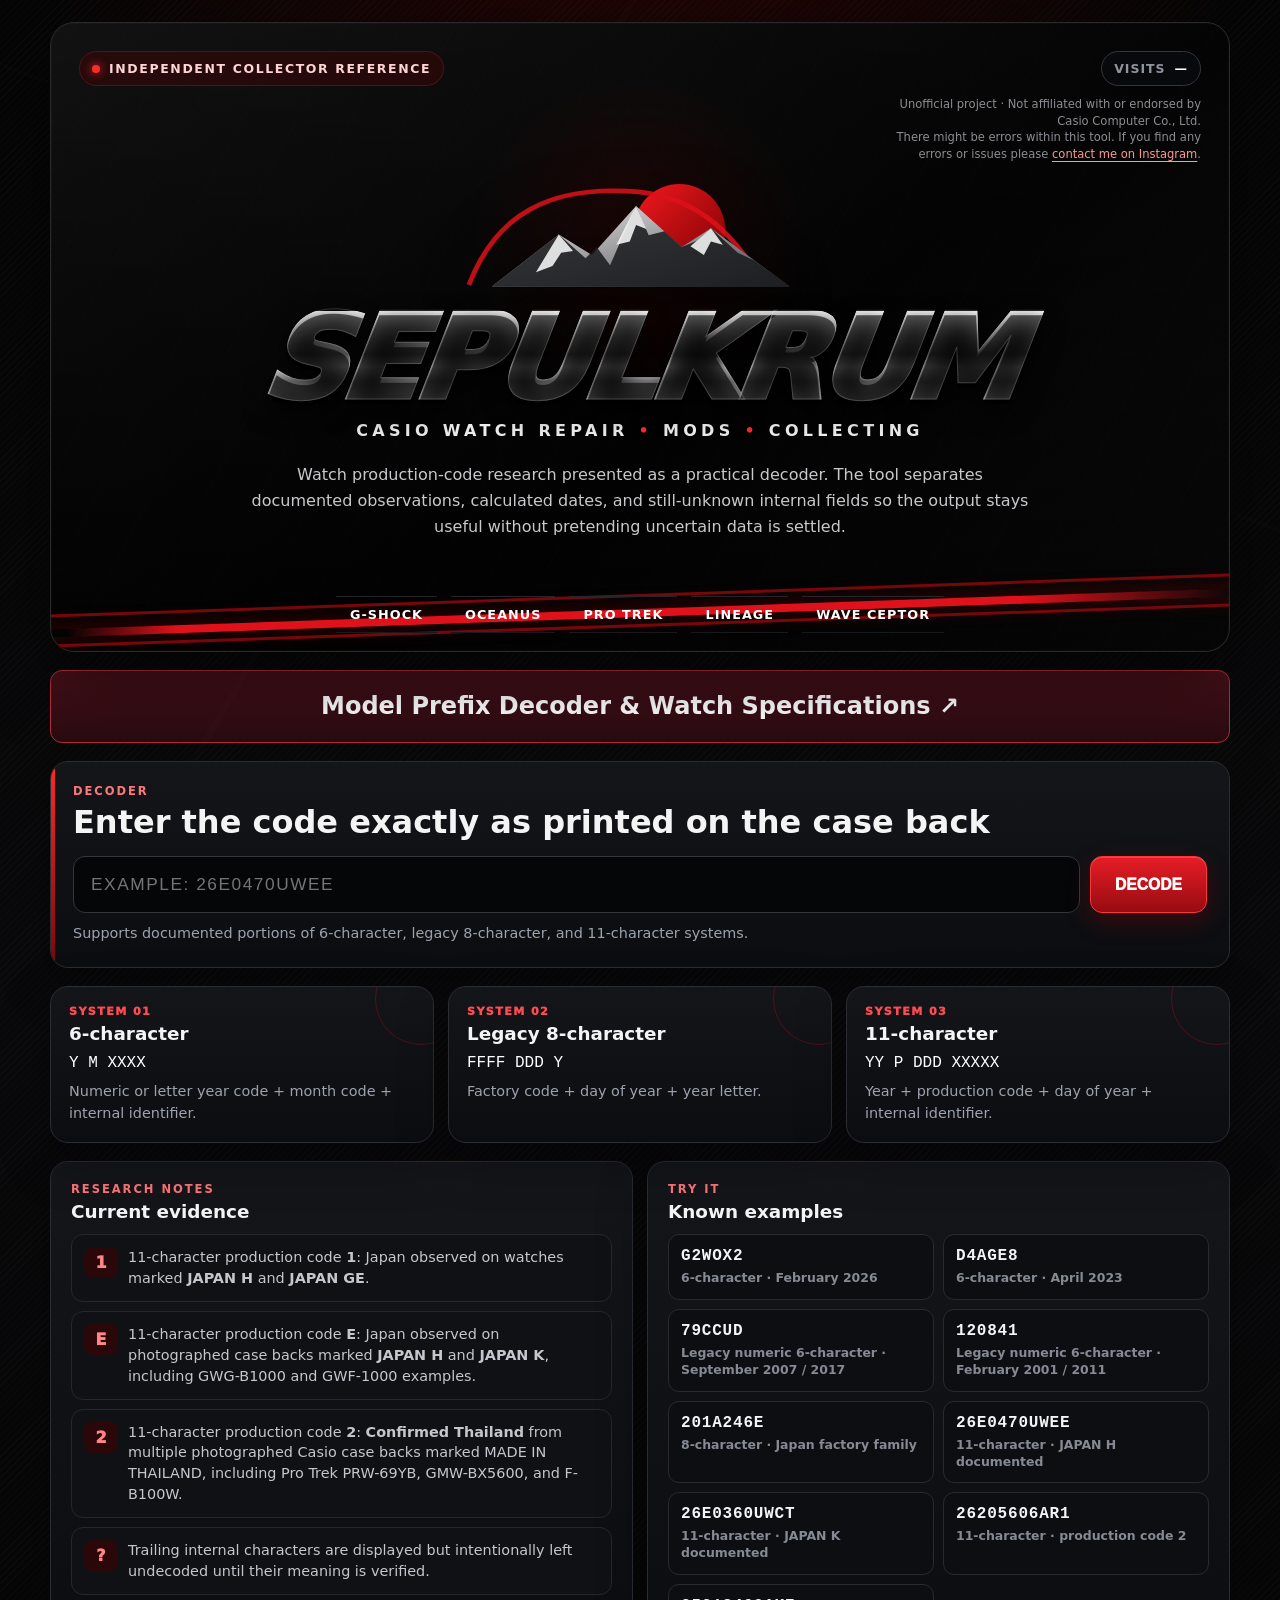
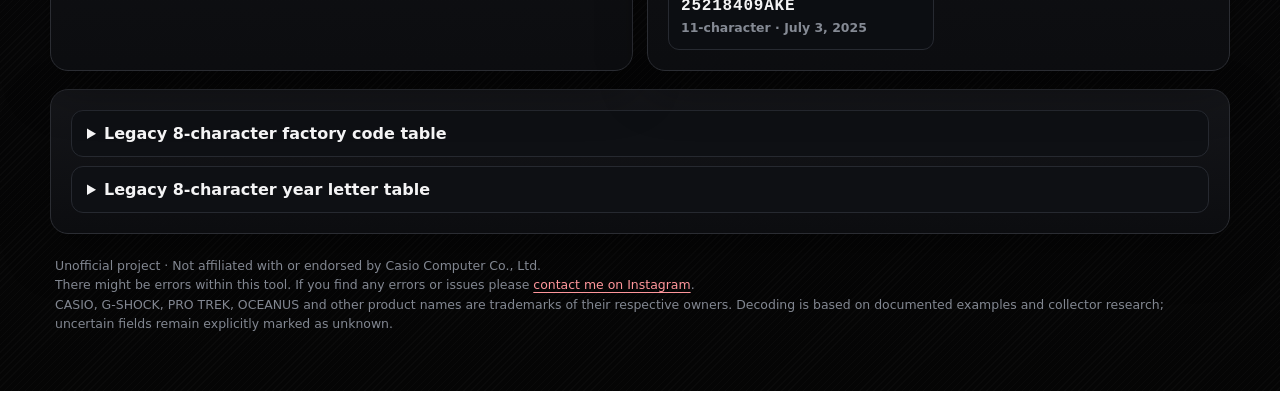
==== commit 88fab1ea: "Add the model-prefix library link and update the main decoder disclaimer" ====
--- a/index.html
+++ b/index.html
@@ -248,6 +248,8 @@
   .brand-chip{font-size:.68rem;padding:8px 10px}
   .examples{grid-template-columns:1fr}
 }
+
+.tool-navigation{margin-top:18px}.prefix-tool-link{display:block;padding:19px 22px;border:1px solid #b62b3c;border-radius:12px;background:linear-gradient(180deg,#471019,#290b11);color:#fff;font-size:clamp(1.05rem,2.4vw,1.5rem);font-weight:850;line-height:1.4;text-align:center;text-decoration:none}.prefix-tool-link:hover{background:#501522;border-color:#ff667b}.prefix-tool-link:focus-visible{outline:3px solid #ff8b92;outline-offset:4px}.disclaimer-mini a,footer a{color:#ff969b;text-underline-offset:3px}
 </style>
 </head>
 <body>
@@ -259,7 +261,7 @@
       <div class="badge"><span class="badge-dot"></span> Independent collector reference</div>
       <div class="topline-right">
         <div class="visit-badge" title="Total decoder visits"><span class="visit-label">Visits</span><span class="visit-number" id="visitCount">—</span></div>
-        <div class="disclaimer-mini">Unofficial project · Not affiliated with or endorsed by Casio Computer Co., Ltd.</div>
+        <div class="disclaimer-mini" role="note">Unofficial project · Not affiliated with or endorsed by Casio Computer Co., Ltd.<br>There might be errors within this tool. If you find any errors or issues please <a href="https://www.instagram.com/master_tinkerer_sommelier?dlrf=MXQwZjltd3k2bmtzMA%3D%3D&amp;utm_source=qr" target="_blank" rel="noopener noreferrer">contact me on Instagram</a>.</div>
       </div>
     </div>
 
@@ -302,6 +304,8 @@
   <div class="red-sweep"></div>
 </section>
 
+<nav class="tool-navigation" aria-label="Other SEPULKRUM tools"><a class="prefix-tool-link" href="https://sepulkrum.github.io/watch-code-decoder/prefixes/">Model Prefix Decoder &amp; Watch Specifications ↗</a></nav>
+
 <section class="panel decoder">
   <div class="section-kicker">Decoder</div>
   <h2>Enter the code exactly as printed on the case back</h2>
@@ -388,8 +392,7 @@
 </section>
 
 <footer>
-  <strong>Unofficial independent reference tool.</strong>
-  Not affiliated with, authorized by, or endorsed by Casio Computer Co., Ltd.
+  Unofficial project · Not affiliated with or endorsed by Casio Computer Co., Ltd.<br>There might be errors within this tool. If you find any errors or issues please <a href="https://www.instagram.com/master_tinkerer_sommelier?dlrf=MXQwZjltd3k2bmtzMA%3D%3D&amp;utm_source=qr" target="_blank" rel="noopener noreferrer">contact me on Instagram</a>.<br>
   CASIO, G-SHOCK, PRO TREK, OCEANUS and other product names are trademarks of their respective owners.
   Decoding is based on documented examples and collector research; uncertain fields remain explicitly marked as unknown.
 </footer>
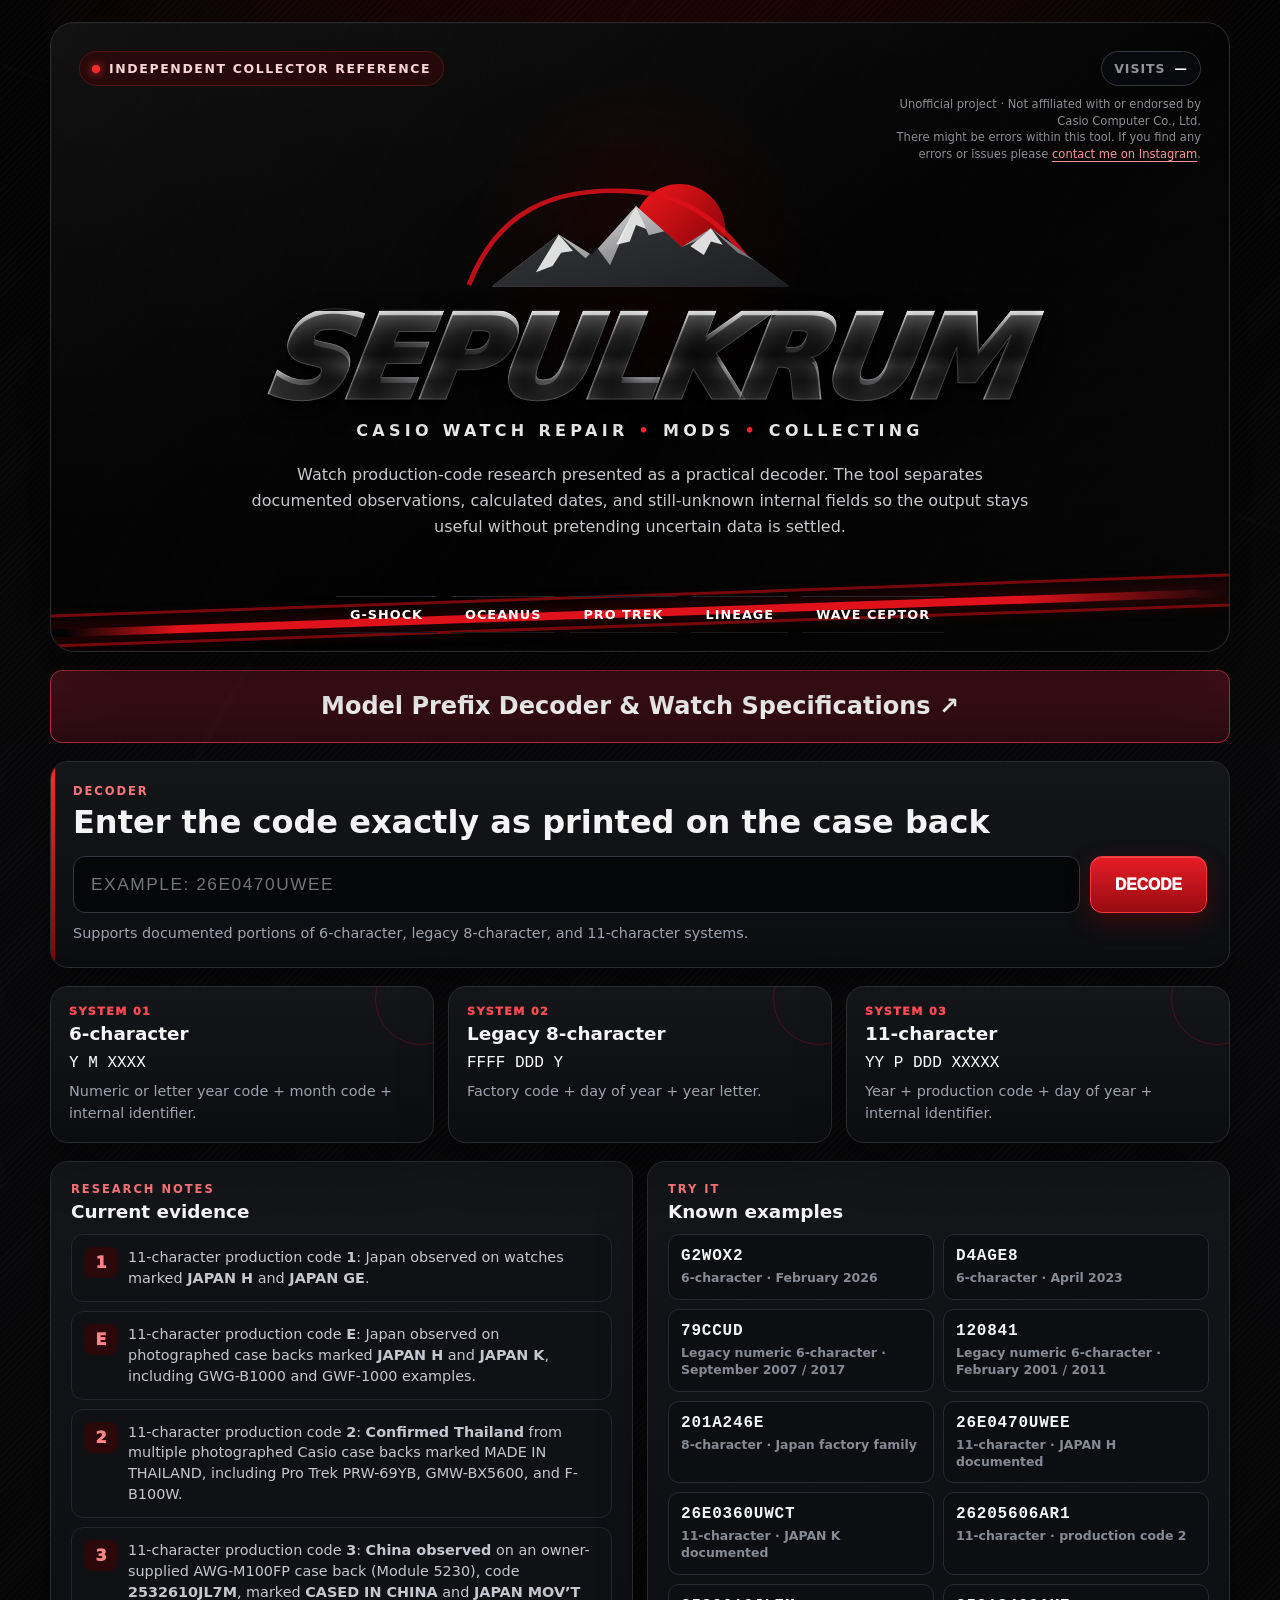
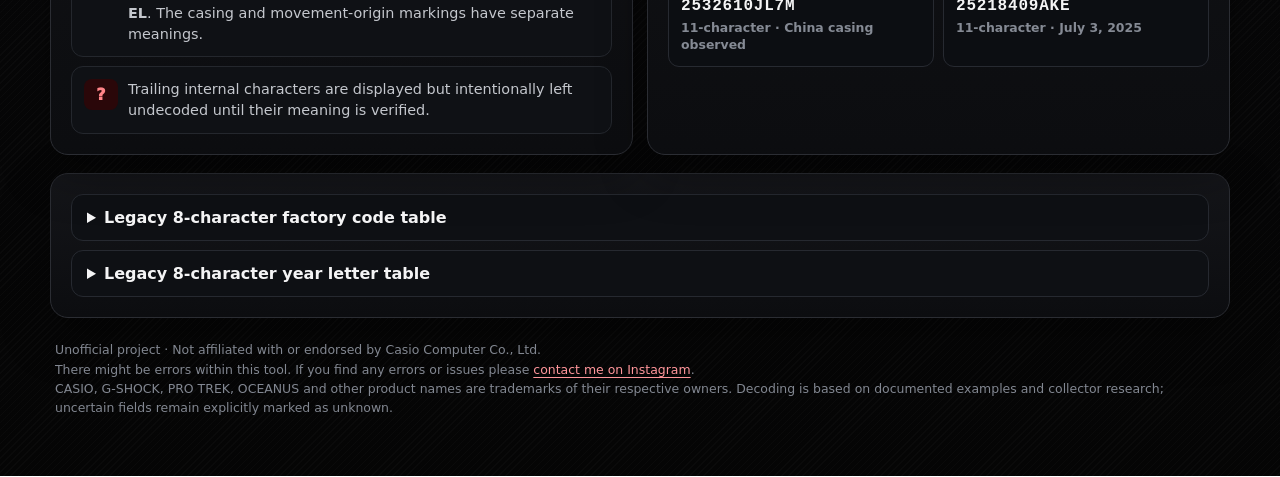
==== commit 485eb0ee: "Add observed China production code 3 from AWG-M100FP case back" ====
--- a/index.html
+++ b/index.html
@@ -352,6 +352,7 @@
       <div class="evidence"><div class="evidence-tag">1</div><p>11-character production code <strong>1</strong>: Japan observed on watches marked <strong>JAPAN H</strong> and <strong>JAPAN GE</strong>.</p></div>
       <div class="evidence"><div class="evidence-tag">E</div><p>11-character production code <strong>E</strong>: Japan observed on photographed case backs marked <strong>JAPAN H</strong> and <strong>JAPAN K</strong>, including GWG-B1000 and GWF-1000 examples.</p></div>
       <div class="evidence"><div class="evidence-tag">2</div><p>11-character production code <strong>2</strong>: <strong>Confirmed Thailand</strong> from multiple photographed Casio case backs marked MADE IN THAILAND, including Pro Trek PRW-69YB, GMW-BX5600, and F-B100W.</p></div>
+      <div class="evidence"><div class="evidence-tag">3</div><p>11-character production code <strong>3</strong>: <strong>China observed</strong> on an owner-supplied AWG-M100FP case back (Module 5230), code <strong>2532610JL7M</strong>, marked <strong>CASED IN CHINA</strong> and <strong>JAPAN MOV’T EL</strong>. The casing and movement-origin markings have separate meanings.</p></div>
       <div class="evidence"><div class="evidence-tag">?</div><p>Trailing internal characters are displayed but intentionally left undecoded until their meaning is verified.</p></div>
     </div>
   </section>
@@ -368,6 +369,7 @@
       <div class="example" data-code="26E0470UWEE">26E0470UWEE<span>11-character · JAPAN H documented</span></div>
       <div class="example" data-code="26E0360UWCT">26E0360UWCT<span>11-character · JAPAN K documented</span></div>
       <div class="example" data-code="26205606AR1">26205606AR1<span>11-character · production code 2</span></div>
+      <div class="example" data-code="2532610JL7M">2532610JL7M<span>11-character · China casing observed</span></div>
       <div class="example" data-code="25218409AKE">25218409AKE<span>11-character · July 3, 2025</span></div>
     </div>
   </section>
@@ -425,7 +427,8 @@
 const production11={
   "1":{text:"Japan",confidence:"Observed",detail:"Observed with JAPAN H and JAPAN GE case-back markings."},
   "E":{text:"Japan",confidence:"Observed",detail:"Observed on photographed Japan case backs marked JAPAN H and JAPAN K, including GWG-B1000 and GWF-1000 examples."},
-  "2":{text:"Thailand",confidence:"Confirmed",detail:"Confirmed by multiple photographed Casio case backs marked MADE IN THAILAND, including Pro Trek PRW-69YB, GMW-BX5600, and F-B100W."}
+  "2":{text:"Thailand",confidence:"Confirmed",detail:"Confirmed by multiple photographed Casio case backs marked MADE IN THAILAND, including Pro Trek PRW-69YB, GMW-BX5600, and F-B100W."},
+  "3":{text:"China",confidence:"Observed",detail:"Observed on an owner-supplied AWG-M100FP case-back photograph (Module 5230), code 2532610JL7M, marked CASED IN CHINA and JAPAN MOV’T EL. This identifies the observed casing country, not Japanese movement origin or an individual factory."}
 };
 
 const legacyFactories={
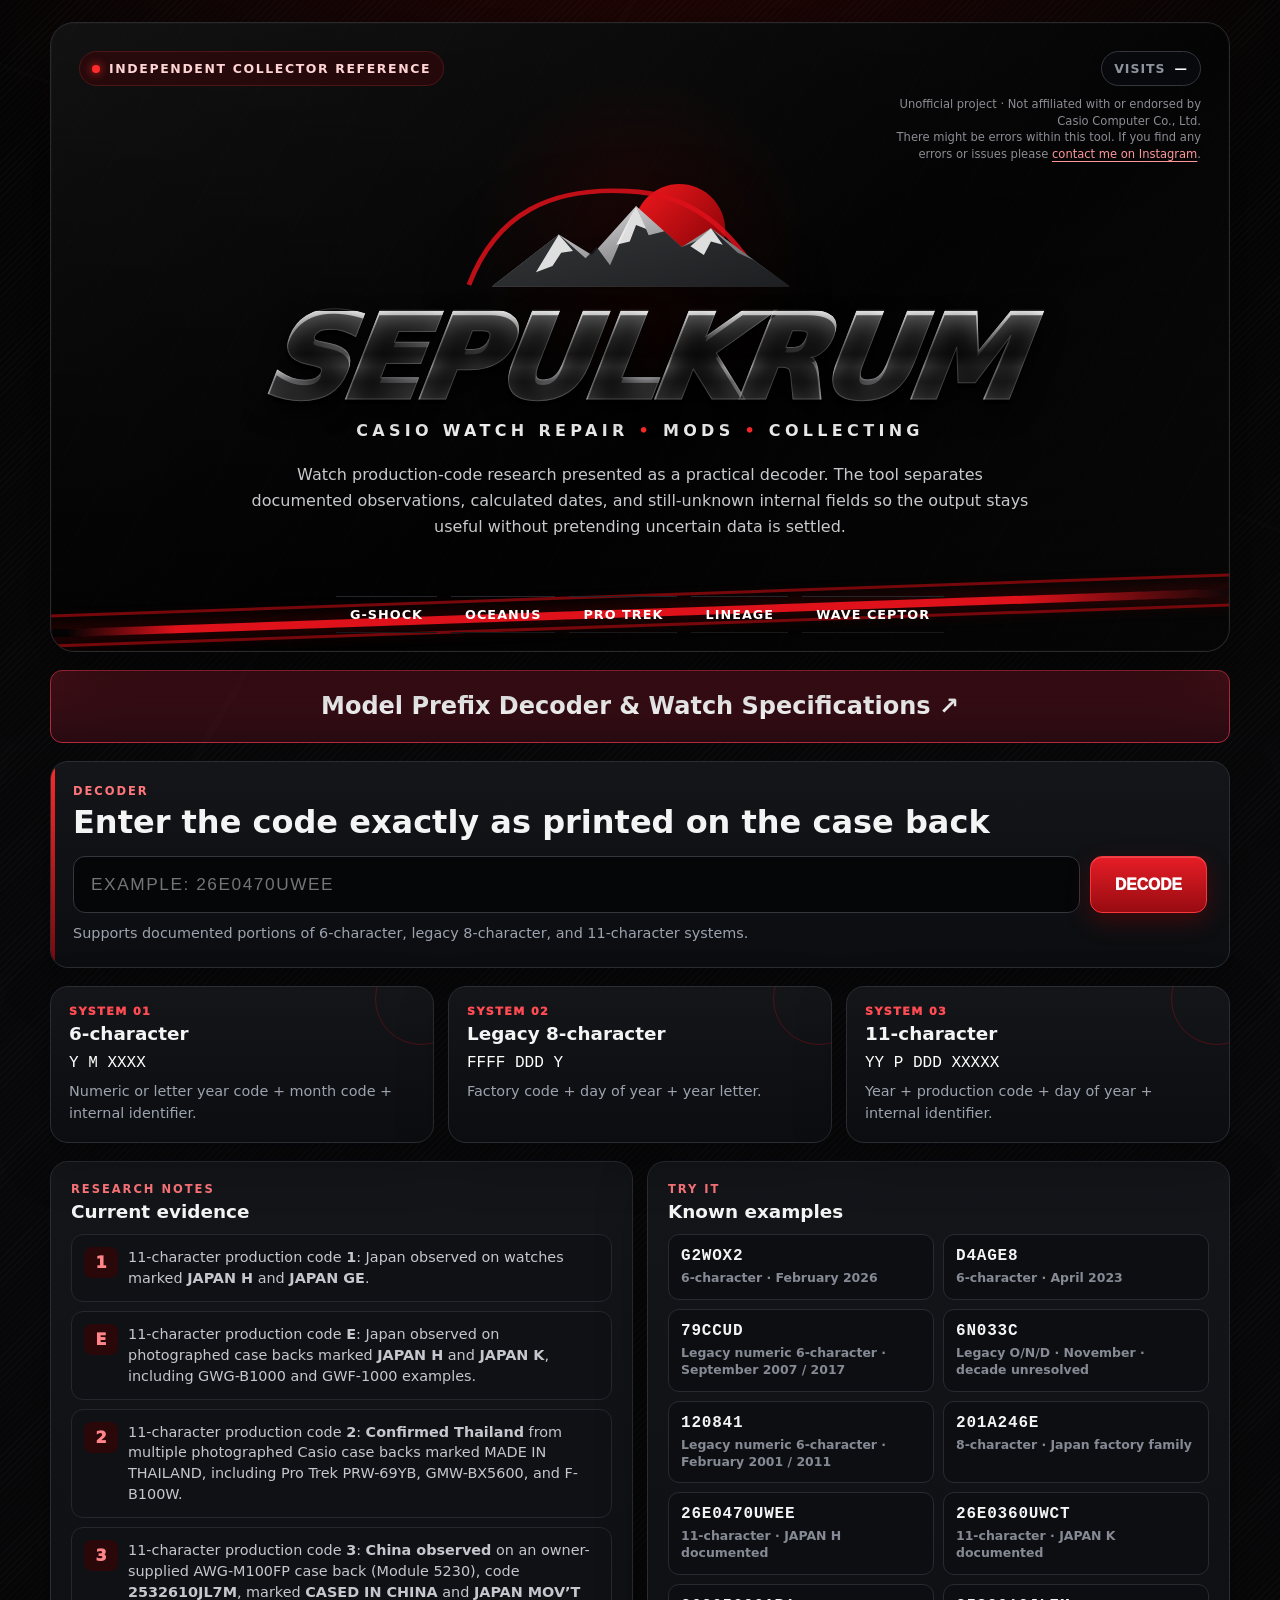
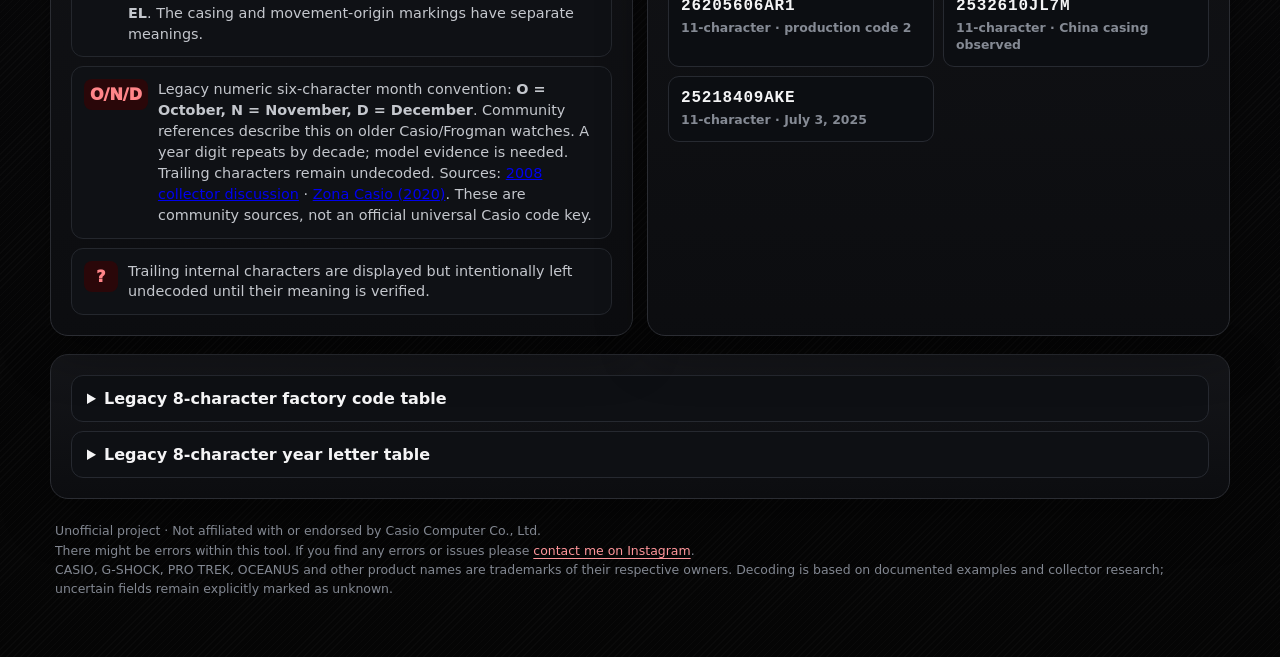
==== commit 6ff6aa72: "Support qualified legacy numeric six-character O/N/D month codes" ====
--- a/index.html
+++ b/index.html
@@ -353,6 +353,7 @@
       <div class="evidence"><div class="evidence-tag">E</div><p>11-character production code <strong>E</strong>: Japan observed on photographed case backs marked <strong>JAPAN H</strong> and <strong>JAPAN K</strong>, including GWG-B1000 and GWF-1000 examples.</p></div>
       <div class="evidence"><div class="evidence-tag">2</div><p>11-character production code <strong>2</strong>: <strong>Confirmed Thailand</strong> from multiple photographed Casio case backs marked MADE IN THAILAND, including Pro Trek PRW-69YB, GMW-BX5600, and F-B100W.</p></div>
       <div class="evidence"><div class="evidence-tag">3</div><p>11-character production code <strong>3</strong>: <strong>China observed</strong> on an owner-supplied AWG-M100FP case back (Module 5230), code <strong>2532610JL7M</strong>, marked <strong>CASED IN CHINA</strong> and <strong>JAPAN MOV’T EL</strong>. The casing and movement-origin markings have separate meanings.</p></div>
+      <div class="evidence"><div class="evidence-tag">O/N/D</div><p>Legacy numeric six-character month convention: <strong>O = October, N = November, D = December</strong>. Community references describe this on older Casio/Frogman watches. A year digit repeats by decade; model evidence is needed. Trailing characters remain undecoded. Sources: <a href="https://www.hablemosderelojes.com/t/numeros-de-serie-en-el-frogman-y-como-leerlos/26295" target="_blank" rel="noopener noreferrer">2008 collector discussion</a> · <a href="https://zonacasio.blogspot.com/2020/08/que-indican-los-diferentes-codigos-en.html" target="_blank" rel="noopener noreferrer">Zona Casio (2020)</a>. These are community sources, not an official universal Casio code key.</p></div>
       <div class="evidence"><div class="evidence-tag">?</div><p>Trailing internal characters are displayed but intentionally left undecoded until their meaning is verified.</p></div>
     </div>
   </section>
@@ -364,6 +365,7 @@
       <div class="example" data-code="G2WOX2">G2WOX2<span>6-character · February 2026</span></div>
       <div class="example" data-code="D4AGE8">D4AGE8<span>6-character · April 2023</span></div>
       <div class="example" data-code="79CCUD">79CCUD<span>Legacy numeric 6-character · September 2007 / 2017</span></div>
+      <div class="example" data-code="6N033C">6N033C<span>Legacy O/N/D · November · decade unresolved</span></div>
       <div class="example" data-code="120841">120841<span>Legacy numeric 6-character · February 2001 / 2011</span></div>
       <div class="example" data-code="201A246E">201A246E<span>8-character · Japan factory family</span></div>
       <div class="example" data-code="26E0470UWEE">26E0470UWEE<span>11-character · JAPAN H documented</span></div>
@@ -424,6 +426,8 @@
   "7":"July","8":"August","9":"September","0":"October","A":"November","B":"December"
 };
 
+const legacyMonth6={...month6,O:"October",N:"November",D:"December"};
+
 const production11={
   "1":{text:"Japan",confidence:"Observed",detail:"Observed with JAPAN H and JAPAN GE case-back markings."},
   "E":{text:"Japan",confidence:"Observed",detail:"Observed on photographed Japan case backs marked JAPAN H and JAPAN K, including GWG-B1000 and GWF-1000 examples."},
@@ -480,7 +484,7 @@
 }
 
 function decode6(code){
-  const y=code[0],m=code[1],internal=code.slice(2),month=month6[m];
+  const y=code[0],m=code[1],internal=code.slice(2),month=/^\d$/.test(y)?legacyMonth6[m]:month6[m];
 
   if(/^\d$/.test(y)){
     const years=year6Numeric[y]||[];
@@ -494,6 +498,19 @@
       return;
     }
 
+    if(/^[OND]$/.test(m)){
+      showResult(code,[
+        field("Format","Legacy numeric 6-character code · O/N/D convention"),
+        field("Year digit",`${y} — year ending in ${y}; decade unresolved`),
+        field("Month",`${m} = ${month}`),
+        field("Production date",`${month}; the year and decade require model-specific evidence`),
+        field("Internal code",`${internal} — meaning not yet decoded`),
+        field("Evidence","O/N/D is reported in collector references, including Frogman discussions; applicability to this particular watch still needs model/case-back evidence.")
+      ],"observed","Community-supported month convention",
+        "This is not an official Casio decoding key. The month interpretation is conditional on this legacy format applying. Do not choose a decade or interpret the trailing characters without supporting evidence.");
+      return;
+    }
+
     const possibleMonths=years.map(year=>`${month} ${year}`).join("<br>");
     showResult(code,[
       field("Format","Legacy numeric 6-character code"),
@@ -590,7 +607,7 @@
   }
 
   if(/^[A-Z][0-9AB][A-Z0-9]{4}$/.test(code)){decode6(code);return}
-  if(/^[0-9][0-9AB][A-Z0-9]{4}$/.test(code)){decode6(code);return}
+  if(/^[0-9][0-9ABOND][A-Z0-9]{4}$/.test(code)){decode6(code);return}
   if(/^[A-Z0-9]{4}\d{3}[A-J]$/.test(code)){decode8(code);return}
   if(/^\d{2}[A-Z0-9]\d{3}[A-Z0-9]{5}$/.test(code)){decode11(code);return}
 
